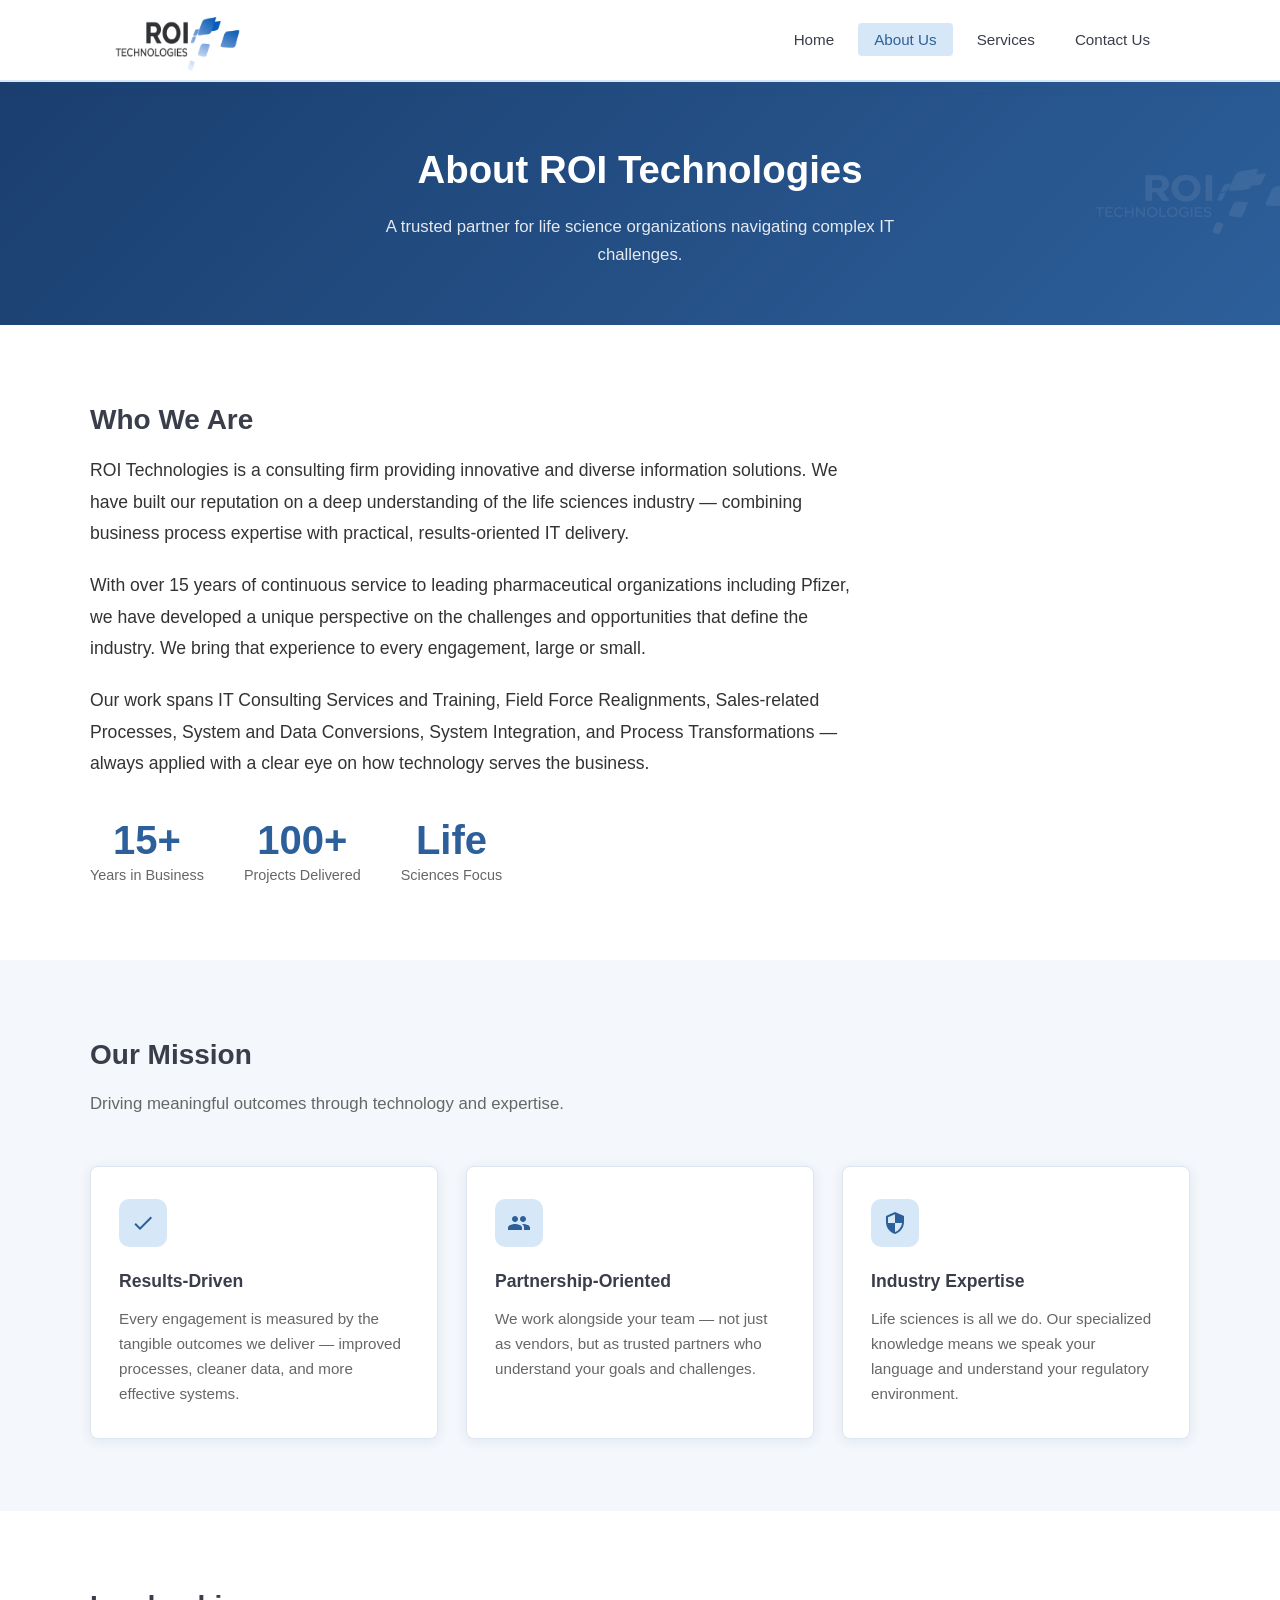
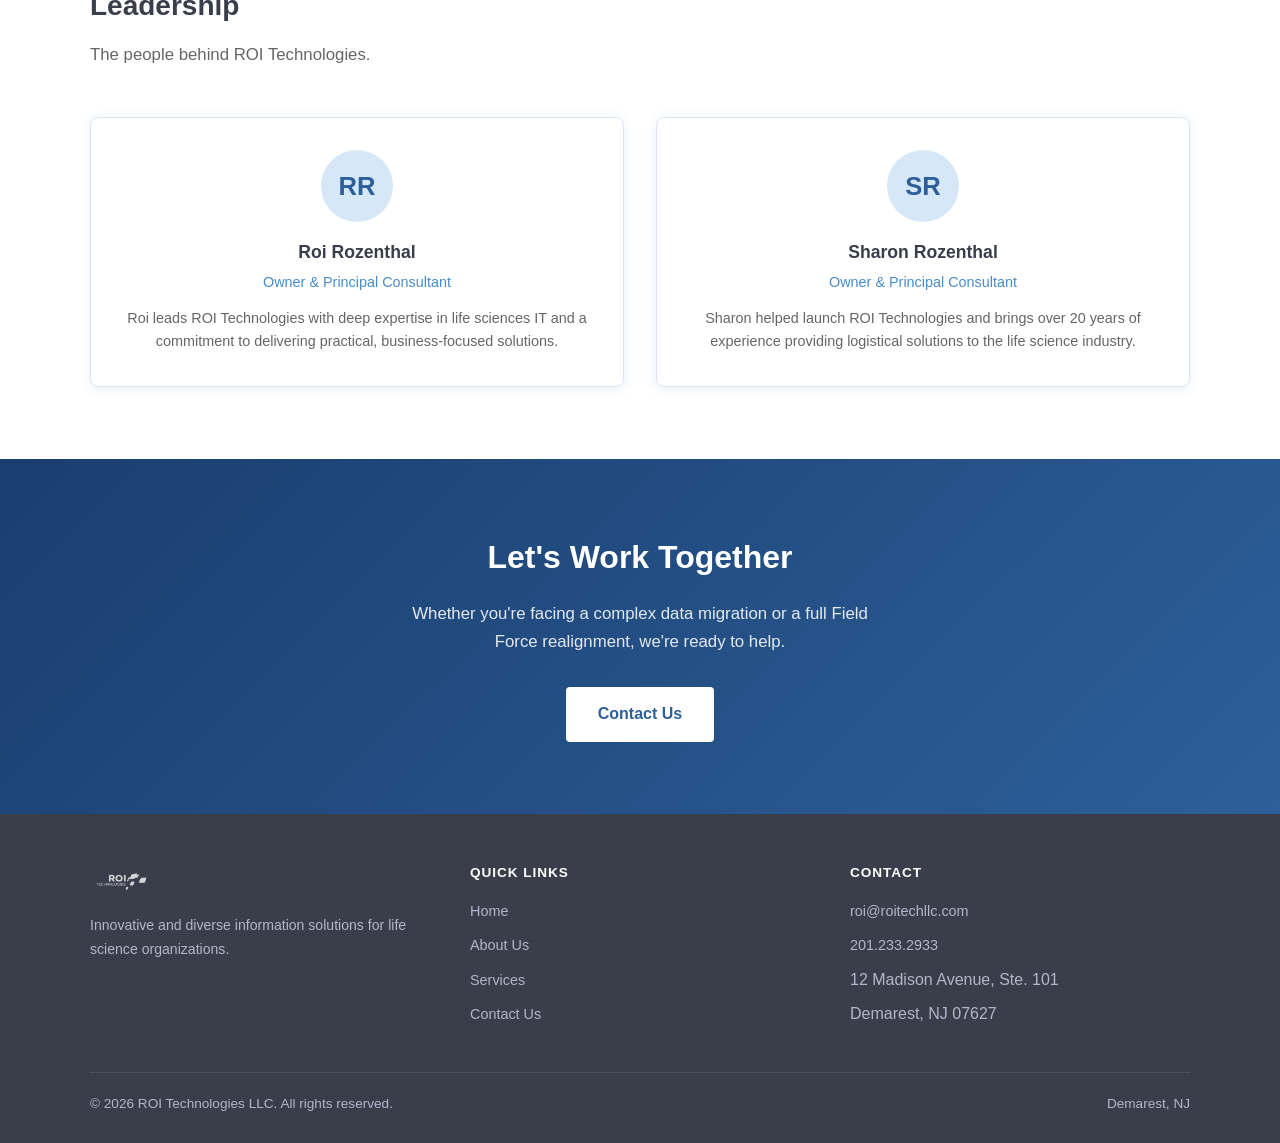
==== about.html @ b0f213ae "Fix About page: restore Sharon team card structure, fix typo - Add missing opening div.team-card wra" ====
<!DOCTYPE html>
<html lang="en">
<head>
  <meta charset="UTF-8" />
  <meta name="viewport" content="width=device-width, initial-scale=1.0" />
  <title>About Us — ROI Technologies</title>
  <meta name="description" content="Learn about ROI Technologies — our history, mission, and the team behind 15+ years of life science IT consulting excellence." />
  <link rel="stylesheet" href="css/styles.css" />
</head>
<body>

  <!-- NAVIGATION -->
  <header>
    <nav>
      <a class="nav-logo" href="index.html">
        <img src="images/RT_LOGO_HIGH_RES.png" alt="ROI Technologies" />
      </a>
      <ul class="nav-links">
        <li><a href="index.html">Home</a></li>
        <li><a href="about.html" class="active">About Us</a></li>
        <li><a href="services.html">Services</a></li>
        <li><a href="contact.html">Contact Us</a></li>
      </ul>
    </nav>
  </header>

  <!-- PAGE HEADER -->
  <div class="page-header">
    <h1>About ROI Technologies</h1>
    <p>A trusted partner for life science organizations navigating complex IT challenges.</p>
  </div>

  <!-- WHO WE ARE -->
  <section>
    <div class="section-inner">
      <h2 class="section-title">Who We Are</h2>
      <p class="about-intro">
        ROI Technologies is a consulting firm providing innovative and diverse information solutions. We have built our reputation on a deep understanding of the life sciences industry — combining business process expertise with practical, results-oriented IT delivery.
      </p>
      <p class="about-intro">
        With over 15 years of continuous service to leading pharmaceutical organizations including Pfizer, we have developed a unique perspective on the challenges and opportunities that define the industry. We bring that experience to every engagement, large or small.
      </p>
      <p class="about-intro">
        Our work spans IT Consulting Services and Training, Field Force Realignments, Sales-related Processes, System and Data Conversions, System Integration, and Process Transformations — always applied with a clear eye on how technology serves the business.
      </p>

      <div class="stat-row">
        <div class="stat">
          <div class="stat-number">15+</div>
          <div class="stat-label">Years in Business</div>
        </div>
        <div class="stat">
          <div class="stat-number">100+</div>
          <div class="stat-label">Projects Delivered</div>
        </div>
        <div class="stat">
          <div class="stat-number">Life</div>
          <div class="stat-label">Sciences Focus</div>
        </div>
      </div>
    </div>
  </section>

  <!-- MISSION -->
  <section class="bg-light">
    <div class="section-inner">
      <h2 class="section-title">Our Mission</h2>
      <p class="section-subtitle">Driving meaningful outcomes through technology and expertise.</p>

      <div class="cards">
        <div class="card">
          <div class="card-icon">
            <svg viewBox="0 0 24 24" xmlns="http://www.w3.org/2000/svg">
              <path d="M9 16.17L4.83 12l-1.42 1.41L9 19 21 7l-1.41-1.41z"/>
            </svg>
          </div>
          <h3>Results-Driven</h3>
          <p>Every engagement is measured by the tangible outcomes we deliver — improved processes, cleaner data, and more effective systems.</p>
        </div>
        <div class="card">
          <div class="card-icon">
            <svg viewBox="0 0 24 24" xmlns="http://www.w3.org/2000/svg">
              <path d="M16 11c1.66 0 2.99-1.34 2.99-3S17.66 5 16 5c-1.66 0-3 1.34-3 3s1.34 3 3 3zm-8 0c1.66 0 2.99-1.34 2.99-3S9.66 5 8 5C6.34 5 5 6.34 5 8s1.34 3 3 3zm0 2c-2.33 0-7 1.17-7 3.5V19h14v-2.5c0-2.33-4.67-3.5-7-3.5zm8 0c-.29 0-.62.02-.97.05 1.16.84 1.97 1.97 1.97 3.45V19h6v-2.5c0-2.33-4.67-3.5-7-3.5z"/>
            </svg>
          </div>
          <h3>Partnership-Oriented</h3>
          <p>We work alongside your team — not just as vendors, but as trusted partners who understand your goals and challenges.</p>
        </div>
        <div class="card">
          <div class="card-icon">
            <svg viewBox="0 0 24 24" xmlns="http://www.w3.org/2000/svg">
              <path d="M12 1L3 5v6c0 5.55 3.84 10.74 9 12 5.16-1.26 9-6.45 9-12V5l-9-4zm0 10.99h7c-.53 4.12-3.28 7.79-7 8.94V12H5V6.3l7-3.11v8.8z"/>
            </svg>
          </div>
          <h3>Industry Expertise</h3>
          <p>Life sciences is all we do. Our specialized knowledge means we speak your language and understand your regulatory environment.</p>
        </div>
      </div>
    </div>
  </section>

  <!-- LEADERSHIP -->
  <section>
    <div class="section-inner">
      <h2 class="section-title">Leadership</h2>
      <p class="section-subtitle">The people behind ROI Technologies.</p>

      <div class="team-grid">
        <div class="team-card">
          <div class="team-avatar">RR</div>
          <h3>Roi Rozenthal</h3>
          <div class="role">Owner &amp; Principal Consultant</div>
          <p>
            <!-- Add a brief bio here — background, expertise, years in industry, etc. -->
            Roi leads ROI Technologies with deep expertise in life sciences IT and a commitment to delivering practical, business-focused solutions.
          </p>
        </div>
        <div class="team-card">
          <div class="team-avatar">SR</div>
          <h3>Sharon Rozenthal</h3>
          <div class="role">Owner &amp; Principal Consultant</div>
          <p>
            Sharon helped launch ROI Technologies and brings over 20 years of experience providing logistical solutions to the life science industry.
          </p>
        </div>
        <!-- Add additional team members here -->
      </div>
    </div>
  </section>

  <!-- CTA BAND -->
  <section class="cta-band">
    <h2>Let's Work Together</h2>
    <p>Whether you're facing a complex data migration or a full Field Force realignment, we're ready to help.</p>
    <a href="contact.html" class="btn btn-white">Contact Us</a>
  </section>

  <!-- FOOTER -->
  <footer>
    <div class="footer-inner">
      <div class="footer-brand">
        <img src="images/RT_LOGO_HIGH_RES.png" alt="ROI Technologies" />
        <p>Innovative and diverse information solutions for life science organizations.</p>
      </div>
      <div class="footer-col">
        <h4>Quick Links</h4>
        <ul>
          <li><a href="index.html">Home</a></li>
          <li><a href="about.html">About Us</a></li>
          <li><a href="services.html">Services</a></li>
          <li><a href="contact.html">Contact Us</a></li>
        </ul>
      </div>
      <div class="footer-col">
        <h4>Contact</h4>
        <ul>
          <li><a href="mailto:roi@roitechllc.com">roi@roitechllc.com</a></li>
          <li><a href="tel:+12012332933">201.233.2933</a></li>
          <li>12 Madison Avenue, Ste. 101</li>
          <li>Demarest, NJ 07627</li>
        </ul>
      </div>
    </div>
    <div class="footer-bottom">
      <span>&copy; 2026 ROI Technologies LLC. All rights reserved.</span>
      <span>Demarest, NJ</span>
    </div>
  </footer>

</body>
</html>
---- css/styles.css ----
/* =========================================================
   ROI Technologies — Site Stylesheet
   Colors derived from brand logo
   ========================================================= */

:root {
  --blue-dark:   #2d5f9a;
  --blue-mid:    #4a8cc7;
  --blue-light:  #d6e8f7;
  --charcoal:    #3a3d4a;
  --text:        #333333;
  --text-light:  #666666;
  --bg-light:    #f4f7fb;
  --white:       #ffffff;
  --border:      #dde5f0;
  --shadow:      0 2px 12px rgba(45, 95, 154, 0.10);
}

* {
  box-sizing: border-box;
  margin: 0;
  padding: 0;
}

html { scroll-behavior: smooth; }

body {
  font-family: 'Segoe UI', Arial, sans-serif;
  color: var(--text);
  line-height: 1.65;
  background: var(--white);
}

a { color: var(--blue-dark); text-decoration: none; }
a:hover { color: var(--blue-mid); }

img { max-width: 100%; display: block; }

/* ── ANIMATIONS ─────────────────────────────────────────── */

@keyframes navLogoIn {
  from { opacity: 0; transform: translateX(-20px); }
  to   { opacity: 1; transform: translateX(0); }
}

@keyframes heroLogoIn {
  0%   { opacity: 0; transform: scale(0.75) translateY(-16px); }
  70%  { opacity: 1; transform: scale(1.04) translateY(2px); }
  100% { opacity: 1; transform: scale(1) translateY(0); }
}

@keyframes logoGlow {
  0%, 100% { box-shadow: 0 8px 32px rgba(0,0,0,0.12), 0 0 0 0 rgba(74,140,199,0); }
  50%       { box-shadow: 0 8px 32px rgba(0,0,0,0.12), 0 0 28px 6px rgba(74,140,199,0.28); }
}

@keyframes fadeUp {
  from { opacity: 0; transform: translateY(16px); }
  to   { opacity: 1; transform: translateY(0); }
}

@keyframes floatA {
  0%   { transform: rotate(var(--rot)) translateY(0px); }
  50%  { transform: rotate(calc(var(--rot) + 7deg)) translateY(-20px); }
  100% { transform: rotate(var(--rot)) translateY(0px); }
}

@keyframes floatB {
  0%   { transform: rotate(var(--rot)) translate(0px, 0px); }
  33%  { transform: rotate(calc(var(--rot) - 5deg)) translate(10px, -16px); }
  66%  { transform: rotate(calc(var(--rot) + 4deg)) translate(-7px, -8px); }
  100% { transform: rotate(var(--rot)) translate(0px, 0px); }
}

/* ── NAVIGATION ─────────────────────────────────────────── */

header {
  background: var(--white);
  border-bottom: 2px solid var(--blue-light);
  position: sticky;
  top: 0;
  z-index: 100;
  box-shadow: var(--shadow);
}

nav {
  max-width: 1100px;
  margin: 0 auto;
  padding: 0 24px;
  display: flex;
  align-items: center;
  justify-content: space-between;
  height: 80px;
}

/* Crop the PNG's built-in white padding so only the logo content shows */
.nav-logo {
  display: block;
  overflow: hidden;
  width: 148px;
  height: 80px;
  flex-shrink: 0;
}

.nav-logo img {
  height: 130px;
  width: auto;
  display: block;
  margin-top: -20px;
  margin-left: -14px;
  animation: navLogoIn 0.55s cubic-bezier(0.22, 1, 0.36, 1) both;
  transition: transform 0.25s ease, filter 0.25s ease;
}

.nav-logo:hover img {
  transform: scale(1.04);
  filter: drop-shadow(0 4px 14px rgba(45, 95, 154, 0.35));
}

.nav-links {
  list-style: none;
  display: flex;
  gap: 8px;
}

.nav-links li a {
  font-size: 0.95rem;
  font-weight: 500;
  color: var(--charcoal);
  padding: 8px 16px;
  border-radius: 4px;
  transition: background 0.2s, color 0.2s;
}

.nav-links li a:hover,
.nav-links li a.active {
  background: var(--blue-light);
  color: var(--blue-dark);
}

/* ── HERO ───────────────────────────────────────────────── */

.hero {
  background: linear-gradient(135deg, #1a3e6e 0%, #2d5f9a 55%, #4a8cc7 100%);
  color: var(--white);
  padding: 64px 24px 80px;
  text-align: center;
  position: relative;
  overflow: hidden;
}

/* ── FLOATING SQUARES ───────────────────────────────────── */

.hero-squares {
  position: absolute;
  inset: 0;
  pointer-events: none;
  overflow: hidden;
}

.sq {
  position: absolute;
  border-radius: 8px;
  background: #ffffff;
}

/* Large bg square — top-right */
.sq-1  { --rot: -18deg; width: 72px;  height: 72px;  top:  8%; right: 7%;   opacity: 0.10; animation: floatA  8s  ease-in-out infinite 0s; }
/* Medium — far left mid */
.sq-2  { --rot:  14deg; width: 48px;  height: 48px;  top: 38%; left:  5%;   opacity: 0.13; animation: floatB  11s ease-in-out infinite 1.2s; }
/* Small — lower right */
.sq-3  { --rot: -28deg; width: 32px;  height: 32px;  top: 72%; right: 10%;  opacity: 0.11; animation: floatA  9s  ease-in-out infinite 2s; }
/* Tiny — upper left */
.sq-4  { --rot:  22deg; width: 18px;  height: 18px;  top: 15%; left: 18%;   opacity: 0.17; animation: floatB  7s  ease-in-out infinite 0.5s; }
/* Medium — lower left */
.sq-5  { --rot: -10deg; width: 40px;  height: 40px;  top: 80%; left: 12%;   opacity: 0.09; animation: floatA  13s ease-in-out infinite 3s; }
/* XL ghost square — bottom right */
.sq-6  { --rot:  18deg; width: 110px; height: 110px; top: 55%; right: 2%;   opacity: 0.05; animation: floatB  16s ease-in-out infinite 1s; }
/* Small — upper far right */
.sq-7  { --rot: -22deg; width: 26px;  height: 26px;  top:  5%; right: 22%;  opacity: 0.15; animation: floatA  6s  ease-in-out infinite 2.8s; }
/* Medium — center-right upper */
.sq-8  { --rot:  30deg; width: 36px;  height: 36px;  top: 22%; right: 28%;  opacity: 0.08; animation: floatB  10s ease-in-out infinite 4s; }
/* Tiny — center-left lower */
.sq-9  { --rot: -35deg; width: 14px;  height: 14px;  top: 60%; left: 35%;   opacity: 0.18; animation: floatA  5s  ease-in-out infinite 1.5s; }
/* Medium — top center */
.sq-10 { --rot:  8deg;  width: 44px;  height: 44px;  top:  3%; left: 42%;   opacity: 0.07; animation: floatB  14s ease-in-out infinite 0.3s; }

/* Hero logo card */
.hero-logo-card {
  display: inline-block;
  background: rgba(255,255,255,0.97);
  border-radius: 20px;
  padding: 14px 18px;
  margin-bottom: 44px;
  box-shadow: 0 8px 40px rgba(0,0,0,0.18), 0 2px 8px rgba(0,0,0,0.10);
  animation: heroLogoIn 0.75s cubic-bezier(0.34, 1.56, 0.64, 1) both,
             logoGlow 3.5s ease-in-out 0.75s infinite;
}

/* Crop window — strips the PNG's built-in white padding */
.logo-crop {
  display: block;
  width: 210px;
  height: 115px;
  overflow: hidden;
}

.logo-crop img {
  height: 185px;
  width: auto;
  display: block;
  margin-top: -27px;
  margin-left: -20px;
}

.hero h1 {
  font-size: clamp(1.8rem, 4vw, 3rem);
  font-weight: 700;
  line-height: 1.2;
  margin-bottom: 20px;
  letter-spacing: -0.5px;
  animation: fadeUp 0.6s ease both;
  animation-delay: 0.35s;
}

.hero p {
  font-size: 1.15rem;
  max-width: 640px;
  margin: 0 auto 36px;
  opacity: 0.9;
  animation: fadeUp 0.6s ease both;
  animation-delay: 0.5s;
}

.hero .btn {
  animation: fadeUp 0.6s ease both;
  animation-delay: 0.65s;
}


.btn {
  display: inline-block;
  padding: 14px 32px;
  border-radius: 4px;
  font-size: 1rem;
  font-weight: 600;
  transition: background 0.2s, transform 0.15s;
}

.btn-primary {
  background: var(--white);
  color: var(--blue-dark);
}

.btn-primary:hover {
  background: var(--blue-light);
  color: var(--blue-dark);
  transform: translateY(-1px);
}

.btn-outline {
  border: 2px solid var(--blue-dark);
  color: var(--blue-dark);
  background: transparent;
}

.btn-outline:hover {
  background: var(--blue-dark);
  color: var(--white);
  transform: translateY(-1px);
}

/* ── PAGE HEADER (inner pages) ──────────────────────────── */

.page-header {
  background: linear-gradient(135deg, #1a3e6e 0%, #2d5f9a 100%);
  color: var(--white);
  padding: 56px 24px;
  text-align: center;
  position: relative;
  overflow: hidden;
}

.page-header::after {
  content: '';
  position: absolute;
  right: -30px;
  top: 50%;
  transform: translateY(-50%);
  width: 240px;
  height: 240px;
  background: url('../images/RT_LOGO_HIGH_RES.png') center/contain no-repeat;
  opacity: 0.08;
  filter: brightness(0) invert(1);
  pointer-events: none;
}

.page-header h1 {
  font-size: clamp(1.6rem, 3vw, 2.4rem);
  font-weight: 700;
}

.page-header p {
  margin-top: 12px;
  font-size: 1.05rem;
  opacity: 0.88;
  max-width: 560px;
  margin-left: auto;
  margin-right: auto;
}

/* ── SECTIONS ───────────────────────────────────────────── */

section {
  padding: 72px 24px;
}

.section-inner {
  max-width: 1100px;
  margin: 0 auto;
}

.section-title {
  font-size: 1.75rem;
  font-weight: 700;
  color: var(--charcoal);
  margin-bottom: 12px;
}

.section-subtitle {
  font-size: 1.05rem;
  color: var(--text-light);
  max-width: 560px;
  margin-bottom: 48px;
}

.bg-light { background: var(--bg-light); }

/* ── CARDS (home service highlights) ───────────────────── */

.cards {
  display: grid;
  grid-template-columns: repeat(auto-fit, minmax(280px, 1fr));
  gap: 28px;
  margin-top: 48px;
}

.card {
  background: var(--white);
  border: 1px solid var(--border);
  border-radius: 8px;
  padding: 32px 28px;
  box-shadow: var(--shadow);
  transition: transform 0.2s, box-shadow 0.2s;
}

.card:hover {
  transform: translateY(-3px);
  box-shadow: 0 6px 24px rgba(45, 95, 154, 0.15);
}

.card-icon {
  width: 48px;
  height: 48px;
  background: var(--blue-light);
  border-radius: 10px;
  display: flex;
  align-items: center;
  justify-content: center;
  margin-bottom: 20px;
}

.card-icon svg {
  width: 24px;
  height: 24px;
  fill: var(--blue-dark);
}

.card h3 {
  font-size: 1.1rem;
  color: var(--charcoal);
  margin-bottom: 10px;
}

.card p {
  font-size: 0.95rem;
  color: var(--text-light);
}

/* ── TWO-COLUMN LAYOUT ──────────────────────────────────── */

.two-col {
  display: grid;
  grid-template-columns: 1fr 1fr;
  gap: 56px;
  align-items: center;
}

.two-col.reverse { direction: rtl; }
.two-col.reverse > * { direction: ltr; }

.two-col img {
  border-radius: 8px;
  box-shadow: var(--shadow);
}

/* ── ABOUT PAGE ─────────────────────────────────────────── */

.about-intro {
  font-size: 1.1rem;
  color: var(--text);
  max-width: 760px;
  line-height: 1.8;
}

.about-intro + .about-intro {
  margin-top: 20px;
}

.stat-row {
  display: flex;
  gap: 40px;
  flex-wrap: wrap;
  margin-top: 40px;
}

.stat {
  text-align: center;
}

.stat-number {
  font-size: 2.5rem;
  font-weight: 700;
  color: var(--blue-dark);
  line-height: 1;
}

.stat-label {
  font-size: 0.9rem;
  color: var(--text-light);
  margin-top: 4px;
}

.team-grid {
  display: grid;
  grid-template-columns: repeat(auto-fit, minmax(240px, 1fr));
  gap: 32px;
  margin-top: 40px;
}

.team-card {
  background: var(--white);
  border: 1px solid var(--border);
  border-radius: 8px;
  padding: 32px 24px;
  text-align: center;
  box-shadow: var(--shadow);
}

.team-avatar {
  width: 72px;
  height: 72px;
  background: var(--blue-light);
  border-radius: 50%;
  margin: 0 auto 16px;
  display: flex;
  align-items: center;
  justify-content: center;
  font-size: 1.6rem;
  font-weight: 700;
  color: var(--blue-dark);
}

.team-card h3 {
  font-size: 1.1rem;
  color: var(--charcoal);
}

.team-card .role {
  font-size: 0.9rem;
  color: var(--blue-mid);
  font-weight: 500;
  margin-top: 4px;
}

.team-card p {
  font-size: 0.9rem;
  color: var(--text-light);
  margin-top: 12px;
}

/* ── SERVICES PAGE ──────────────────────────────────────── */

.services-grid {
  display: grid;
  grid-template-columns: repeat(auto-fit, minmax(300px, 1fr));
  gap: 28px;
}

.service-item {
  background: var(--white);
  border-left: 4px solid var(--blue-dark);
  border-radius: 0 8px 8px 0;
  padding: 28px 28px 28px 24px;
  box-shadow: var(--shadow);
}

.service-item h3 {
  font-size: 1.1rem;
  color: var(--charcoal);
  margin-bottom: 10px;
}

.service-item p {
  font-size: 0.95rem;
  color: var(--text-light);
}

/* ── CONTACT PAGE ───────────────────────────────────────── */

.contact-layout {
  display: grid;
  grid-template-columns: 1fr 1.4fr;
  gap: 56px;
  align-items: start;
}

.contact-info h2 {
  font-size: 1.4rem;
  color: var(--charcoal);
  margin-bottom: 24px;
}

.contact-detail {
  display: flex;
  gap: 14px;
  align-items: flex-start;
  margin-bottom: 20px;
}

.contact-detail-icon {
  width: 40px;
  height: 40px;
  background: var(--blue-light);
  border-radius: 8px;
  display: flex;
  align-items: center;
  justify-content: center;
  flex-shrink: 0;
}

.contact-detail-icon svg {
  width: 18px;
  height: 18px;
  fill: var(--blue-dark);
}

.contact-detail-text strong {
  display: block;
  font-size: 0.8rem;
  text-transform: uppercase;
  letter-spacing: 0.05em;
  color: var(--text-light);
  margin-bottom: 2px;
}

.contact-detail-text span,
.contact-detail-text a {
  font-size: 0.98rem;
  color: var(--text);
}

/* contact form */
.contact-form-wrap {
  background: var(--bg-light);
  border: 1px solid var(--border);
  border-radius: 8px;
  padding: 36px;
}

.contact-form-wrap h2 {
  font-size: 1.3rem;
  color: var(--charcoal);
  margin-bottom: 24px;
}

.form-group {
  margin-bottom: 20px;
}

.form-group label {
  display: block;
  font-size: 0.88rem;
  font-weight: 600;
  color: var(--charcoal);
  margin-bottom: 6px;
}

.form-group input,
.form-group textarea,
.form-group select {
  width: 100%;
  padding: 10px 14px;
  border: 1px solid var(--border);
  border-radius: 4px;
  font-size: 0.95rem;
  font-family: inherit;
  color: var(--text);
  background: var(--white);
  transition: border-color 0.2s;
}

.form-group input:focus,
.form-group textarea:focus,
.form-group select:focus {
  outline: none;
  border-color: var(--blue-mid);
  box-shadow: 0 0 0 3px rgba(74, 140, 199, 0.15);
}

.form-group textarea { resize: vertical; min-height: 120px; }

.form-note {
  font-size: 0.82rem;
  color: var(--text-light);
  margin-top: 12px;
}

.req { color: var(--blue-dark); font-weight: 700; }

.form-result-success {
  padding: 14px 16px;
  background: #edfaf3;
  border: 1px solid #6fcf97;
  border-radius: 6px;
  color: #1a6636;
  font-size: 0.93rem;
  line-height: 1.5;
}

.form-result-error {
  padding: 14px 16px;
  background: #fff0f0;
  border: 1px solid #e57373;
  border-radius: 6px;
  color: #b71c1c;
  font-size: 0.93rem;
  line-height: 1.5;
}

.form-result-error a { color: #b71c1c; text-decoration: underline; }

@keyframes spin {
  to { transform: rotate(360deg); }
}

/* ── HOME CTA BAND ──────────────────────────────────────── */

.cta-band {
  background: linear-gradient(135deg, #1a3e6e 0%, #2d5f9a 100%);
  color: var(--white);
  text-align: center;
  padding: 72px 24px;
}

.cta-band h2 {
  font-size: clamp(1.4rem, 3vw, 2rem);
  margin-bottom: 16px;
}

.cta-band p {
  font-size: 1.05rem;
  opacity: 0.88;
  max-width: 480px;
  margin: 0 auto 32px;
}

.btn-white {
  background: var(--white);
  color: var(--blue-dark);
  font-weight: 600;
}

.btn-white:hover {
  background: var(--blue-light);
  color: var(--blue-dark);
  transform: translateY(-1px);
}

/* ── FOOTER ─────────────────────────────────────────────── */

footer {
  background: var(--charcoal);
  color: #b0b8cc;
  padding: 48px 24px 28px;
}

.footer-inner {
  max-width: 1100px;
  margin: 0 auto;
  display: grid;
  grid-template-columns: 1fr 1fr 1fr;
  gap: 40px;
  margin-bottom: 36px;
}

.footer-brand img {
  height: 40px;
  margin-bottom: 12px;
  filter: brightness(0) invert(1);
  opacity: 0.8;
}

.footer-brand p {
  font-size: 0.88rem;
  line-height: 1.7;
}

.footer-col h4 {
  color: var(--white);
  font-size: 0.85rem;
  text-transform: uppercase;
  letter-spacing: 0.07em;
  margin-bottom: 14px;
}

.footer-col ul {
  list-style: none;
}

.footer-col ul li {
  margin-bottom: 8px;
}

.footer-col ul li a {
  color: #b0b8cc;
  font-size: 0.9rem;
  transition: color 0.2s;
}

.footer-col ul li a:hover { color: var(--white); }

.footer-bottom {
  border-top: 1px solid rgba(255,255,255,0.1);
  padding-top: 20px;
  max-width: 1100px;
  margin: 0 auto;
  display: flex;
  justify-content: space-between;
  align-items: center;
  font-size: 0.85rem;
}

/* ── UTILITY ─────────────────────────────────────────────── */

.text-blue { color: var(--blue-dark); }
.mt-8  { margin-top:  8px; }
.mt-16 { margin-top: 16px; }
.mt-24 { margin-top: 24px; }
.mb-0  { margin-bottom: 0; }

/* ── RESPONSIVE ─────────────────────────────────────────── */

@media (max-width: 768px) {
  .nav-links { display: none; }

  .two-col,
  .contact-layout,
  .footer-inner {
    grid-template-columns: 1fr;
    direction: ltr;
  }

  .two-col.reverse { direction: ltr; }

  section { padding: 52px 20px; }

  .hero { padding: 72px 20px; }

  .stat-row { gap: 28px; }
}
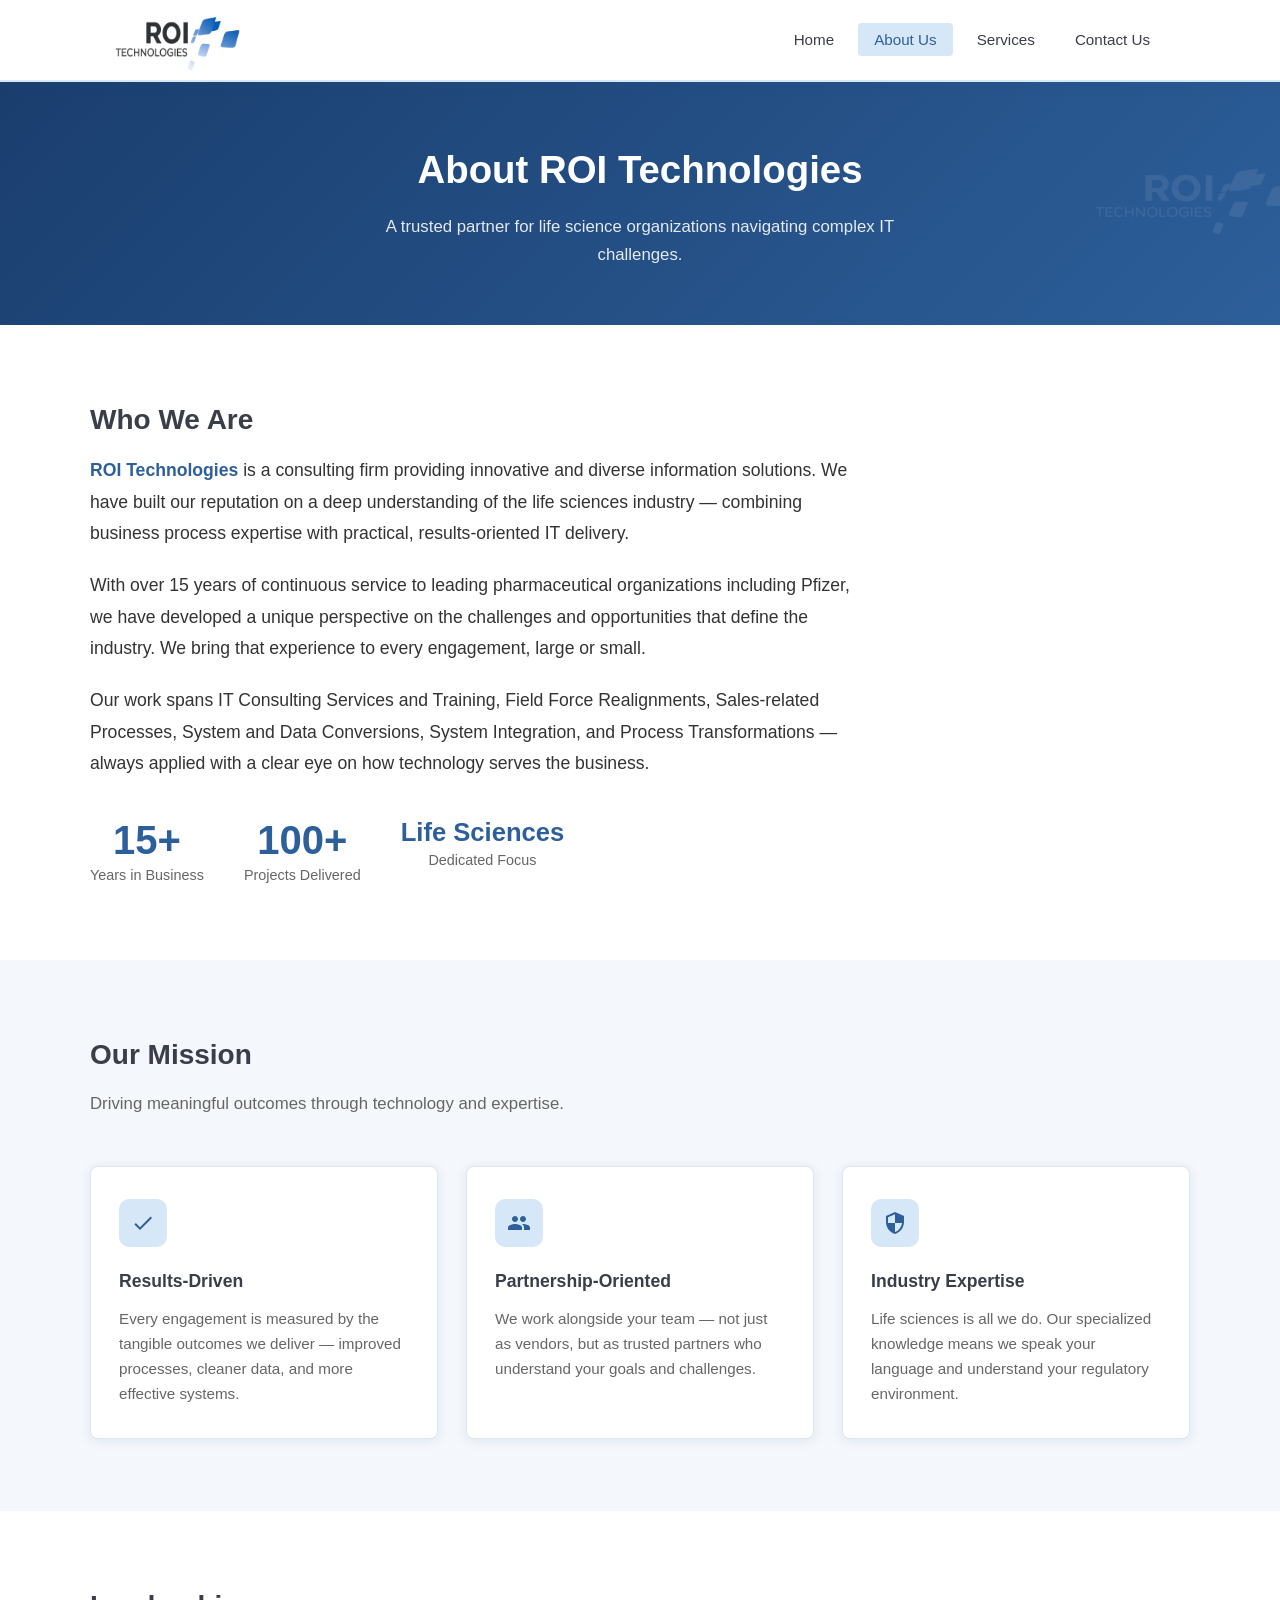
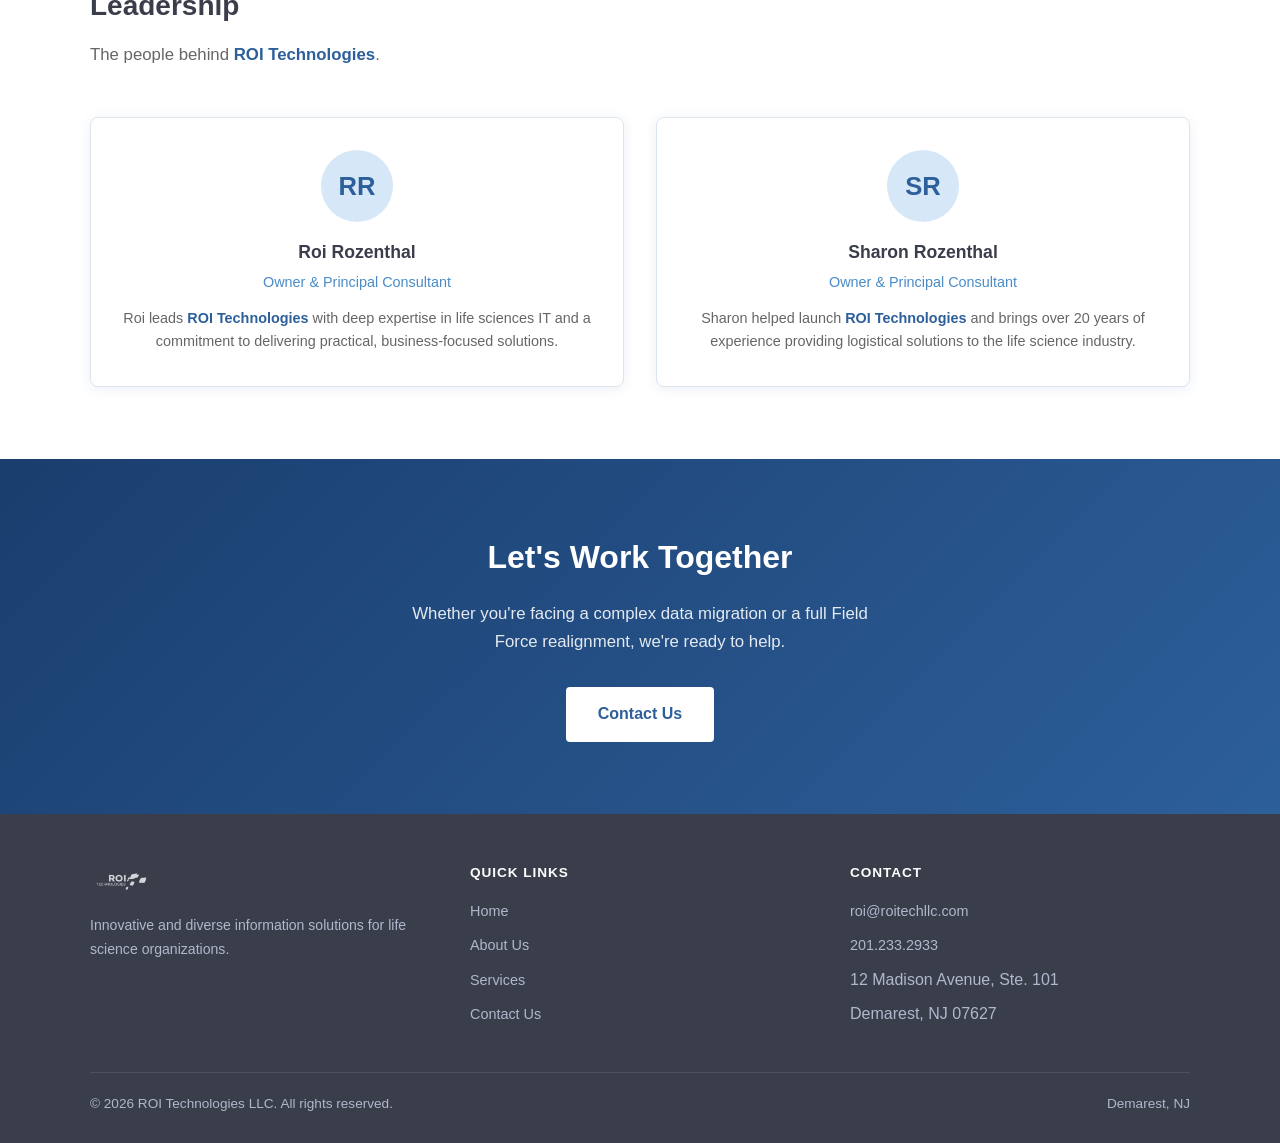
==== commit dc33e861: "Fix Life Sciences split and add brand name highlighting Co-Authored-By: Claude Sonnet 4.6 <noreply@a" ====
--- a/about.html
+++ b/about.html
@@ -35,7 +35,7 @@
     <div class="section-inner">
       <h2 class="section-title">Who We Are</h2>
       <p class="about-intro">
-        ROI Technologies is a consulting firm providing innovative and diverse information solutions. We have built our reputation on a deep understanding of the life sciences industry — combining business process expertise with practical, results-oriented IT delivery.
+        <span class="brand">ROI Technologies</span> is a consulting firm providing innovative and diverse information solutions. We have built our reputation on a deep understanding of the life sciences industry — combining business process expertise with practical, results-oriented IT delivery.
       </p>
       <p class="about-intro">
         With over 15 years of continuous service to leading pharmaceutical organizations including Pfizer, we have developed a unique perspective on the challenges and opportunities that define the industry. We bring that experience to every engagement, large or small.
@@ -54,8 +54,8 @@
           <div class="stat-label">Projects Delivered</div>
         </div>
         <div class="stat">
-          <div class="stat-number">Life</div>
-          <div class="stat-label">Sciences Focus</div>
+          <div class="stat-number" style="font-size:1.6rem; white-space:nowrap;">Life Sciences</div>
+          <div class="stat-label">Dedicated Focus</div>
         </div>
       </div>
     </div>
@@ -103,7 +103,7 @@
   <section>
     <div class="section-inner">
       <h2 class="section-title">Leadership</h2>
-      <p class="section-subtitle">The people behind ROI Technologies.</p>
+      <p class="section-subtitle">The people behind <span class="brand">ROI Technologies</span>.</p>
 
       <div class="team-grid">
         <div class="team-card">
@@ -112,7 +112,7 @@
           <div class="role">Owner &amp; Principal Consultant</div>
           <p>
             <!-- Add a brief bio here — background, expertise, years in industry, etc. -->
-            Roi leads ROI Technologies with deep expertise in life sciences IT and a commitment to delivering practical, business-focused solutions.
+            Roi leads <span class="brand">ROI Technologies</span> with deep expertise in life sciences IT and a commitment to delivering practical, business-focused solutions.
           </p>
         </div>
         <div class="team-card">
@@ -120,7 +120,7 @@
           <h3>Sharon Rozenthal</h3>
           <div class="role">Owner &amp; Principal Consultant</div>
           <p>
-            Sharon helped launch ROI Technologies and brings over 20 years of experience providing logistical solutions to the life science industry.
+            Sharon helped launch <span class="brand">ROI Technologies</span> and brings over 20 years of experience providing logistical solutions to the life science industry.
           </p>
         </div>
         <!-- Add additional team members here -->
--- a/css/styles.css
+++ b/css/styles.css
@@ -628,6 +628,9 @@
 
 .req { color: var(--blue-dark); font-weight: 700; }
 
+/* Brand name highlight in body text */
+.brand { color: var(--blue-dark); font-weight: 700; }
+
 .form-result-success {
   padding: 14px 16px;
   background: #edfaf3;
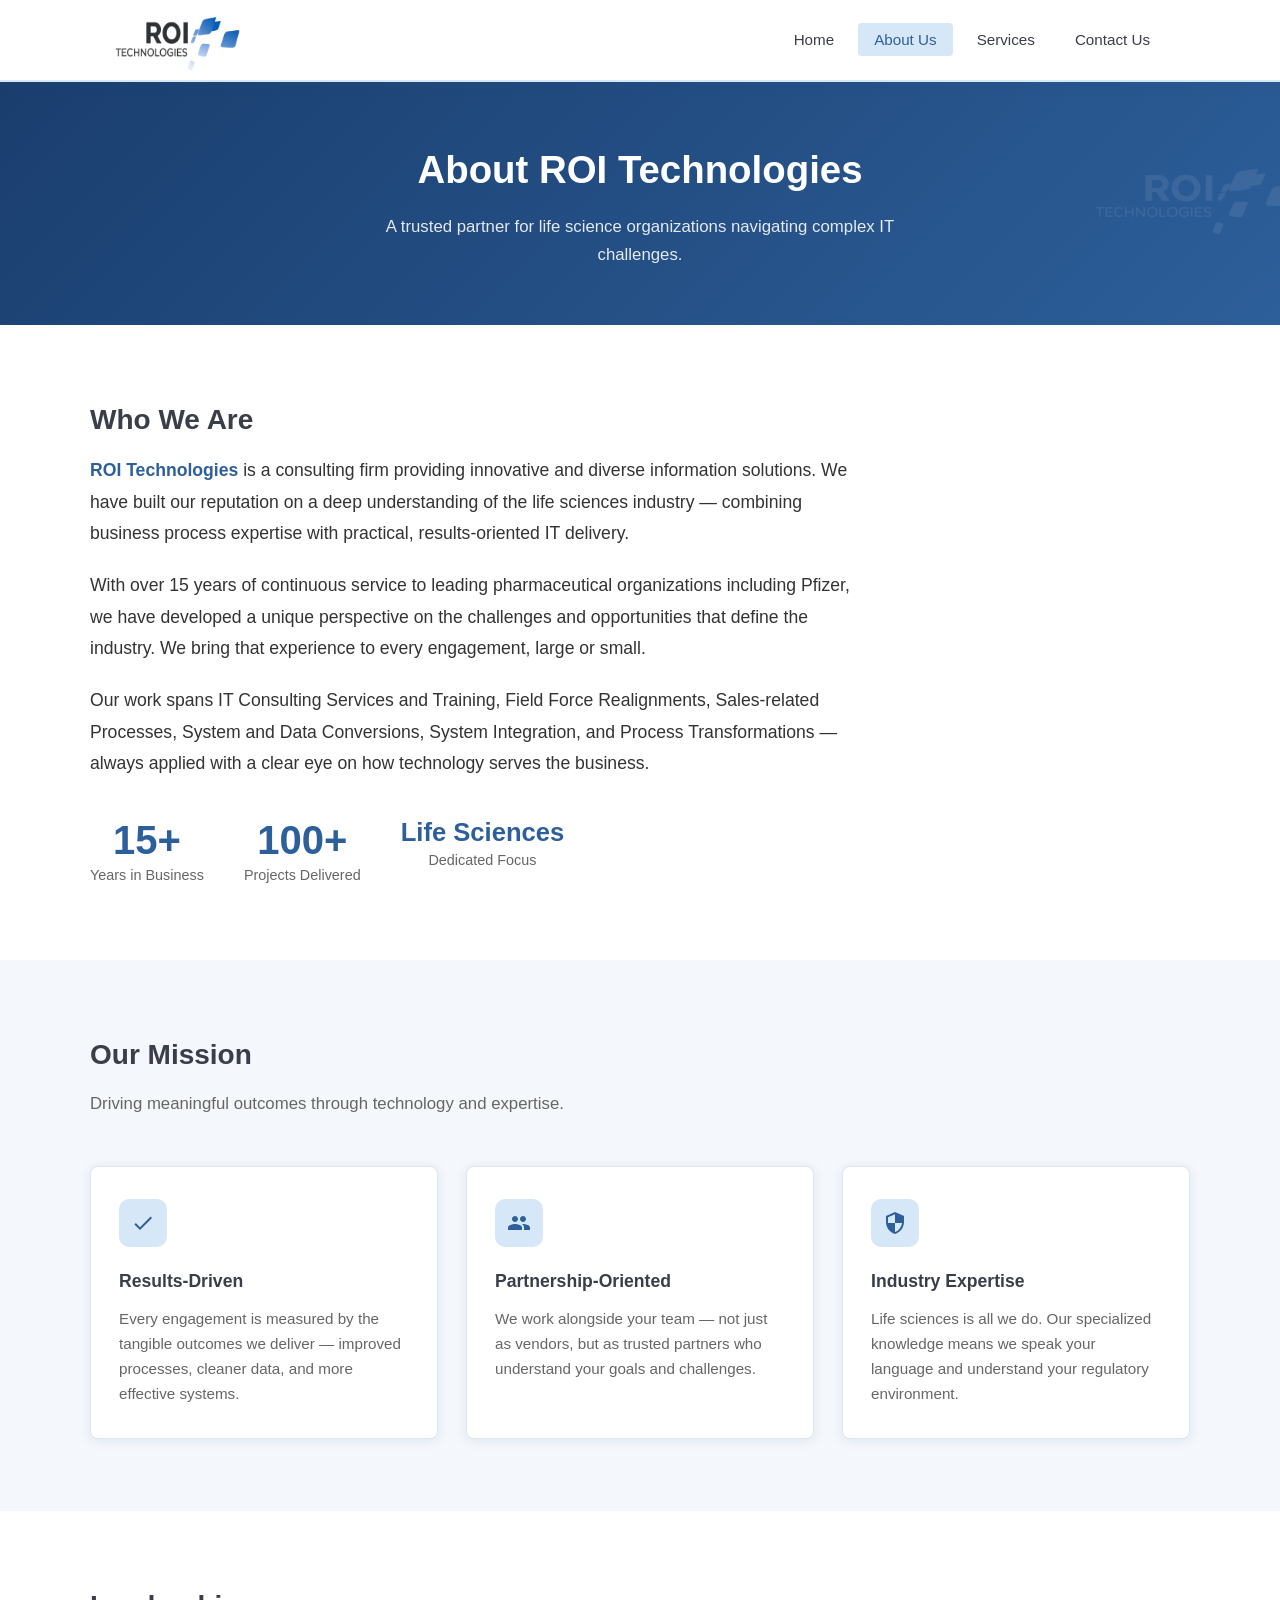
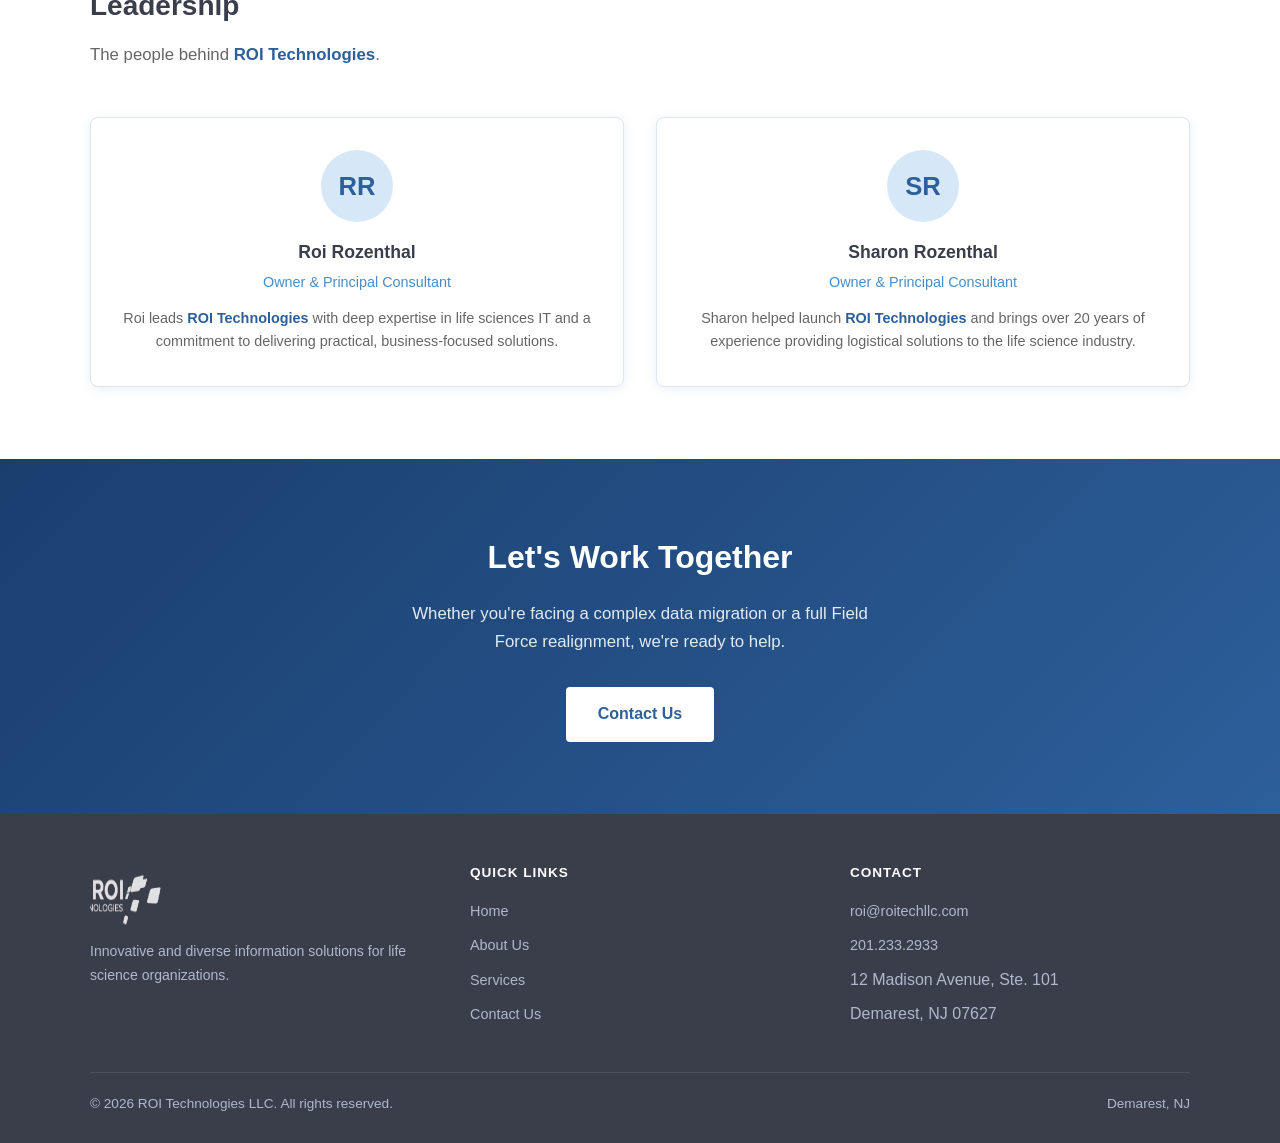
==== commit c35e5e2a: "Fix brand color on dark backgrounds, increase footer logo size Co-Authored-By: Claude Sonnet 4.6 <no" ====
--- a/about.html
+++ b/about.html
@@ -139,7 +139,9 @@
   <footer>
     <div class="footer-inner">
       <div class="footer-brand">
-        <img src="images/RT_LOGO_HIGH_RES.png" alt="ROI Technologies" />
+        <div class="footer-logo-wrap">
+          <img src="images/RT_LOGO_HIGH_RES.png" alt="ROI Technologies" />
+        </div>
         <p>Innovative and diverse information solutions for life science organizations.</p>
       </div>
       <div class="footer-col">
--- a/css/styles.css
+++ b/css/styles.css
@@ -631,6 +631,11 @@
 /* Brand name highlight in body text */
 .brand { color: var(--blue-dark); font-weight: 700; }
 
+/* On dark/blue backgrounds the dark blue is invisible — use light blue instead */
+.cta-band .brand,
+.hero .brand,
+.page-header .brand { color: #a8d4f5; font-weight: 700; }
+
 .form-result-success {
   padding: 14px 16px;
   background: #edfaf3;
@@ -707,11 +712,23 @@
   margin-bottom: 36px;
 }
 
-.footer-brand img {
-  height: 40px;
-  margin-bottom: 12px;
+/* Footer logo — crop PNG whitespace, invert to white for dark bg */
+.footer-logo-wrap {
+  display: block;
+  overflow: hidden;
+  width: 108px;
+  height: 64px;
+  margin-bottom: 14px;
+}
+
+.footer-logo-wrap img {
+  height: 120px;
+  width: auto;
+  display: block;
+  margin-top: -21px;
+  margin-left: -31px;
   filter: brightness(0) invert(1);
-  opacity: 0.8;
+  opacity: 0.85;
 }
 
 .footer-brand p {
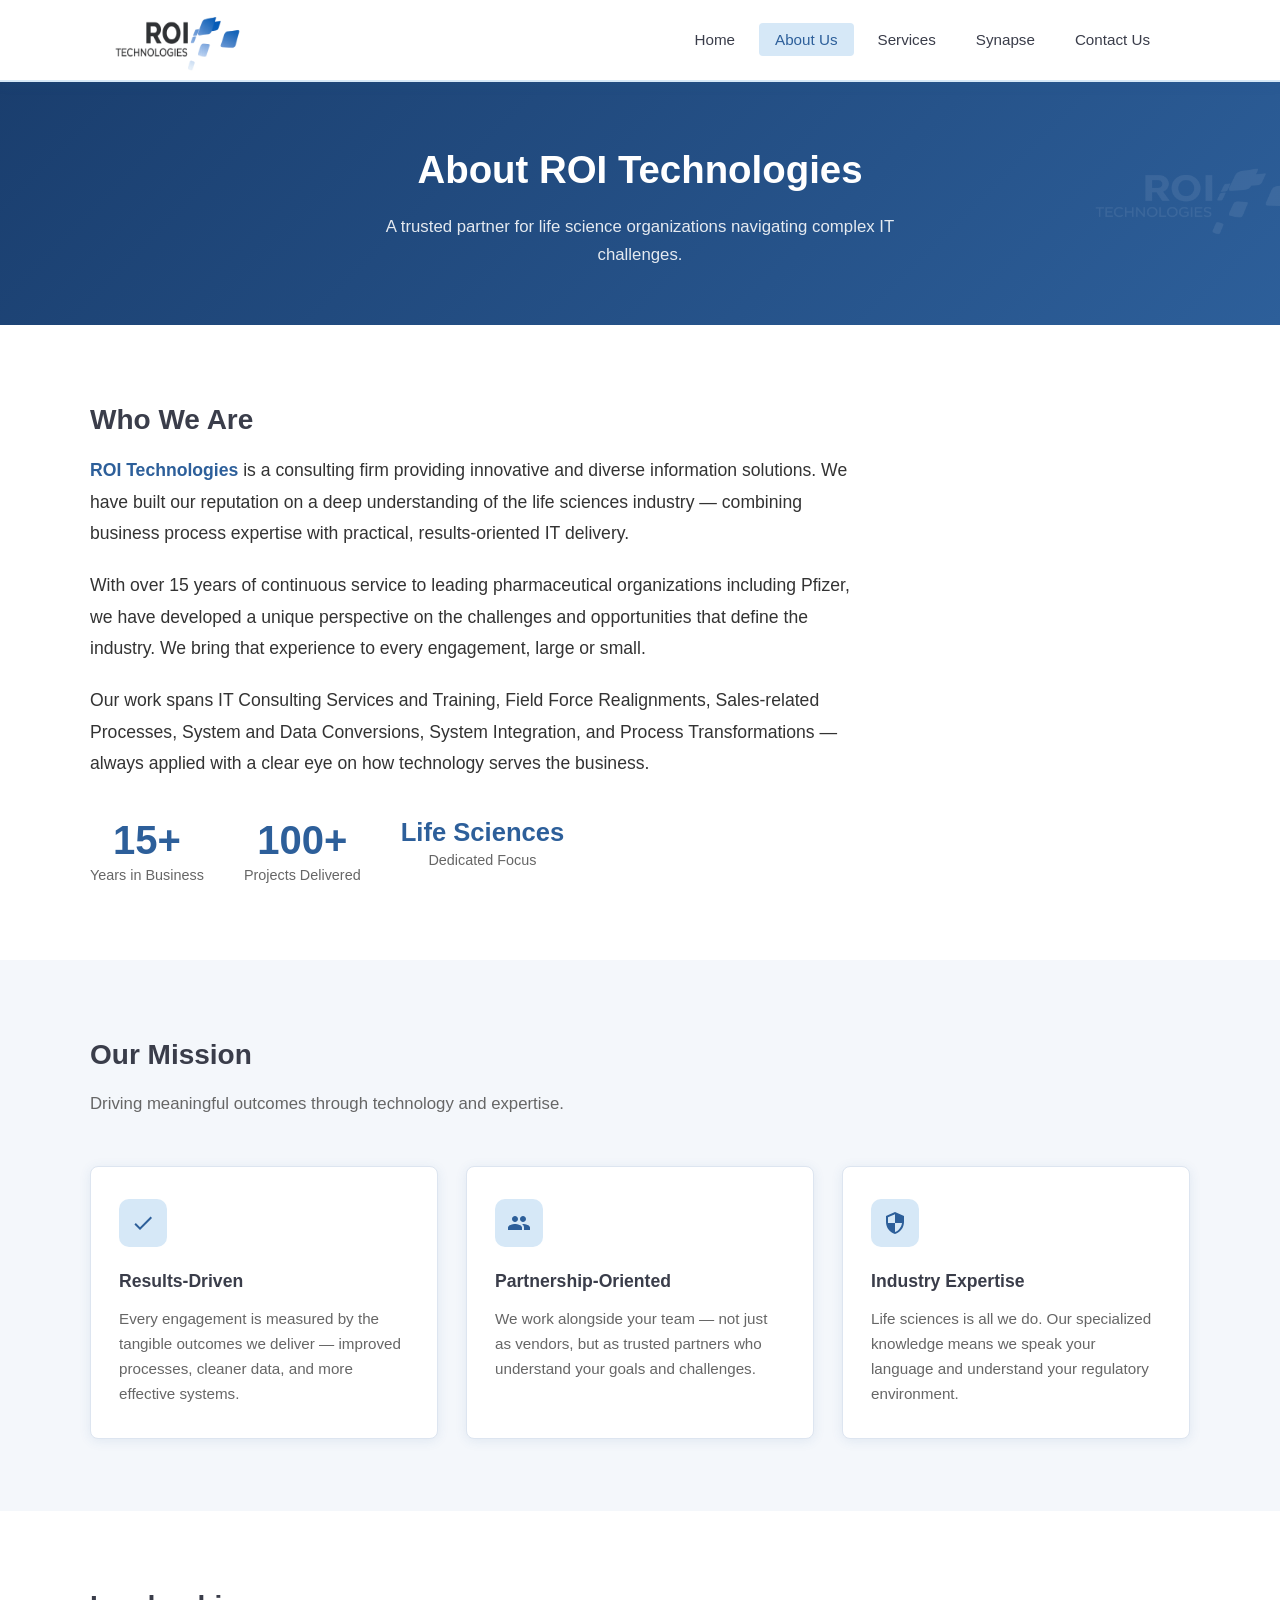
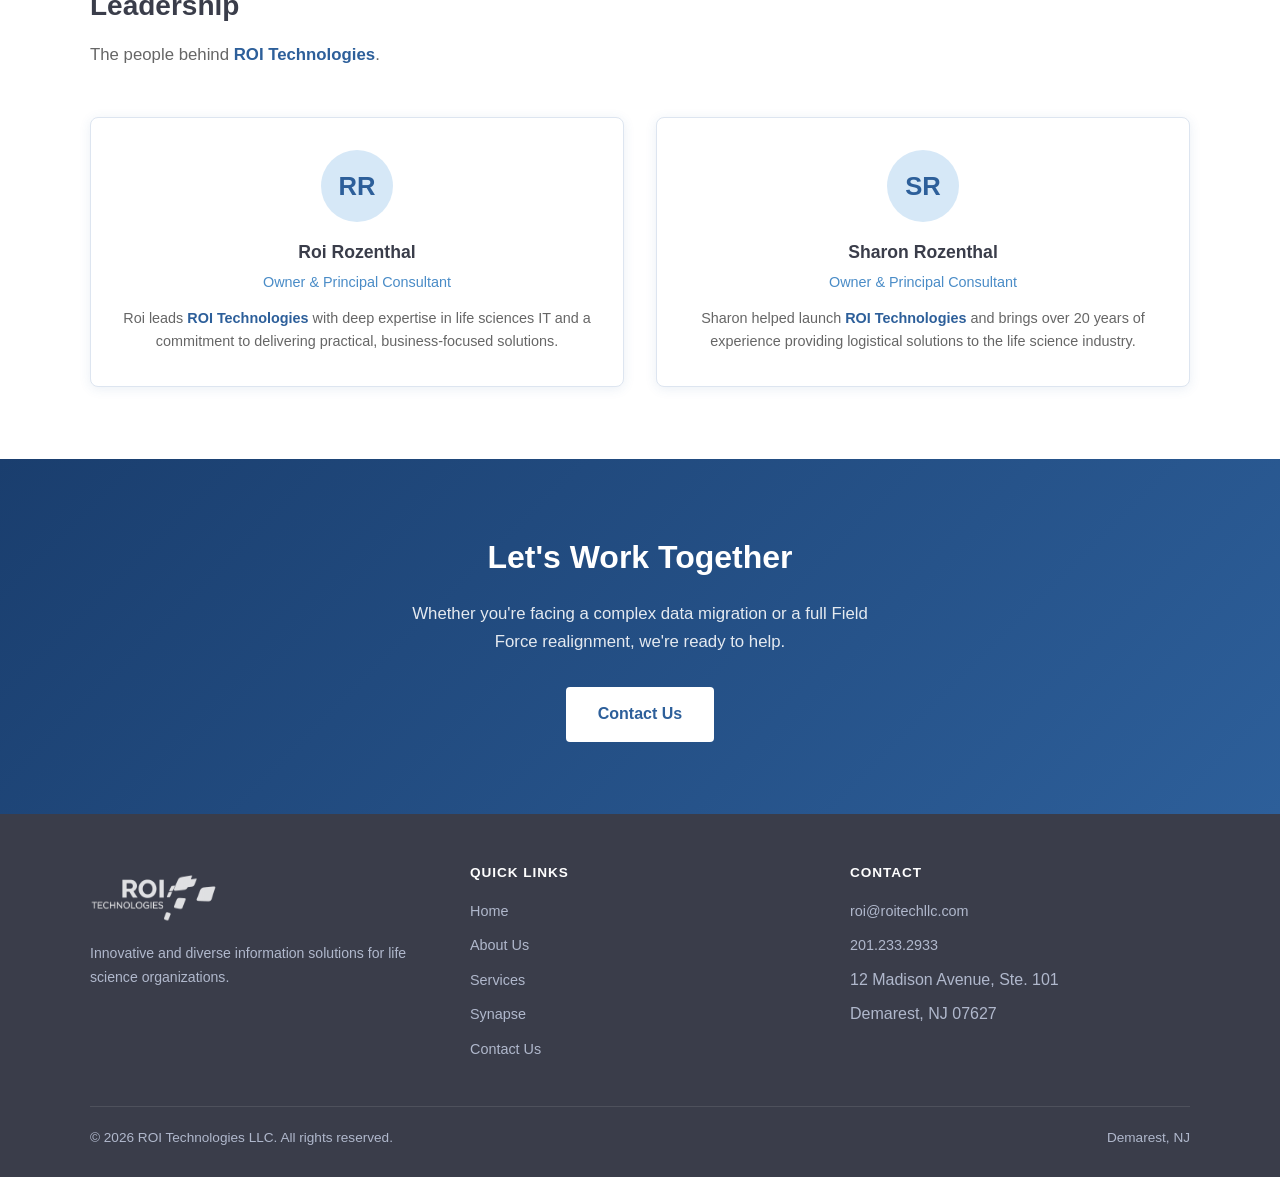
==== commit d8c451ba: "Add Synapse app page; link it in nav and footer across all pages Co-Authored-By: Claude Opus 4.8 (1M" ====
--- a/about.html
+++ b/about.html
@@ -19,6 +19,7 @@
         <li><a href="index.html">Home</a></li>
         <li><a href="about.html" class="active">About Us</a></li>
         <li><a href="services.html">Services</a></li>
+        <li><a href="synapse.html">Synapse</a></li>
         <li><a href="contact.html">Contact Us</a></li>
       </ul>
     </nav>
@@ -150,6 +151,7 @@
           <li><a href="index.html">Home</a></li>
           <li><a href="about.html">About Us</a></li>
           <li><a href="services.html">Services</a></li>
+          <li><a href="synapse.html">Synapse</a></li>
           <li><a href="contact.html">Contact Us</a></li>
         </ul>
       </div>
--- a/css/styles.css
+++ b/css/styles.css
@@ -716,17 +716,17 @@
 .footer-logo-wrap {
   display: block;
   overflow: hidden;
-  width: 108px;
-  height: 64px;
+  width: 148px;
+  height: 66px;
   margin-bottom: 14px;
 }
 
 .footer-logo-wrap img {
-  height: 120px;
+  height: 110px;
   width: auto;
   display: block;
-  margin-top: -21px;
-  margin-left: -31px;
+  margin-top: -18px;
+  margin-left: -14px;
   filter: brightness(0) invert(1);
   opacity: 0.85;
 }
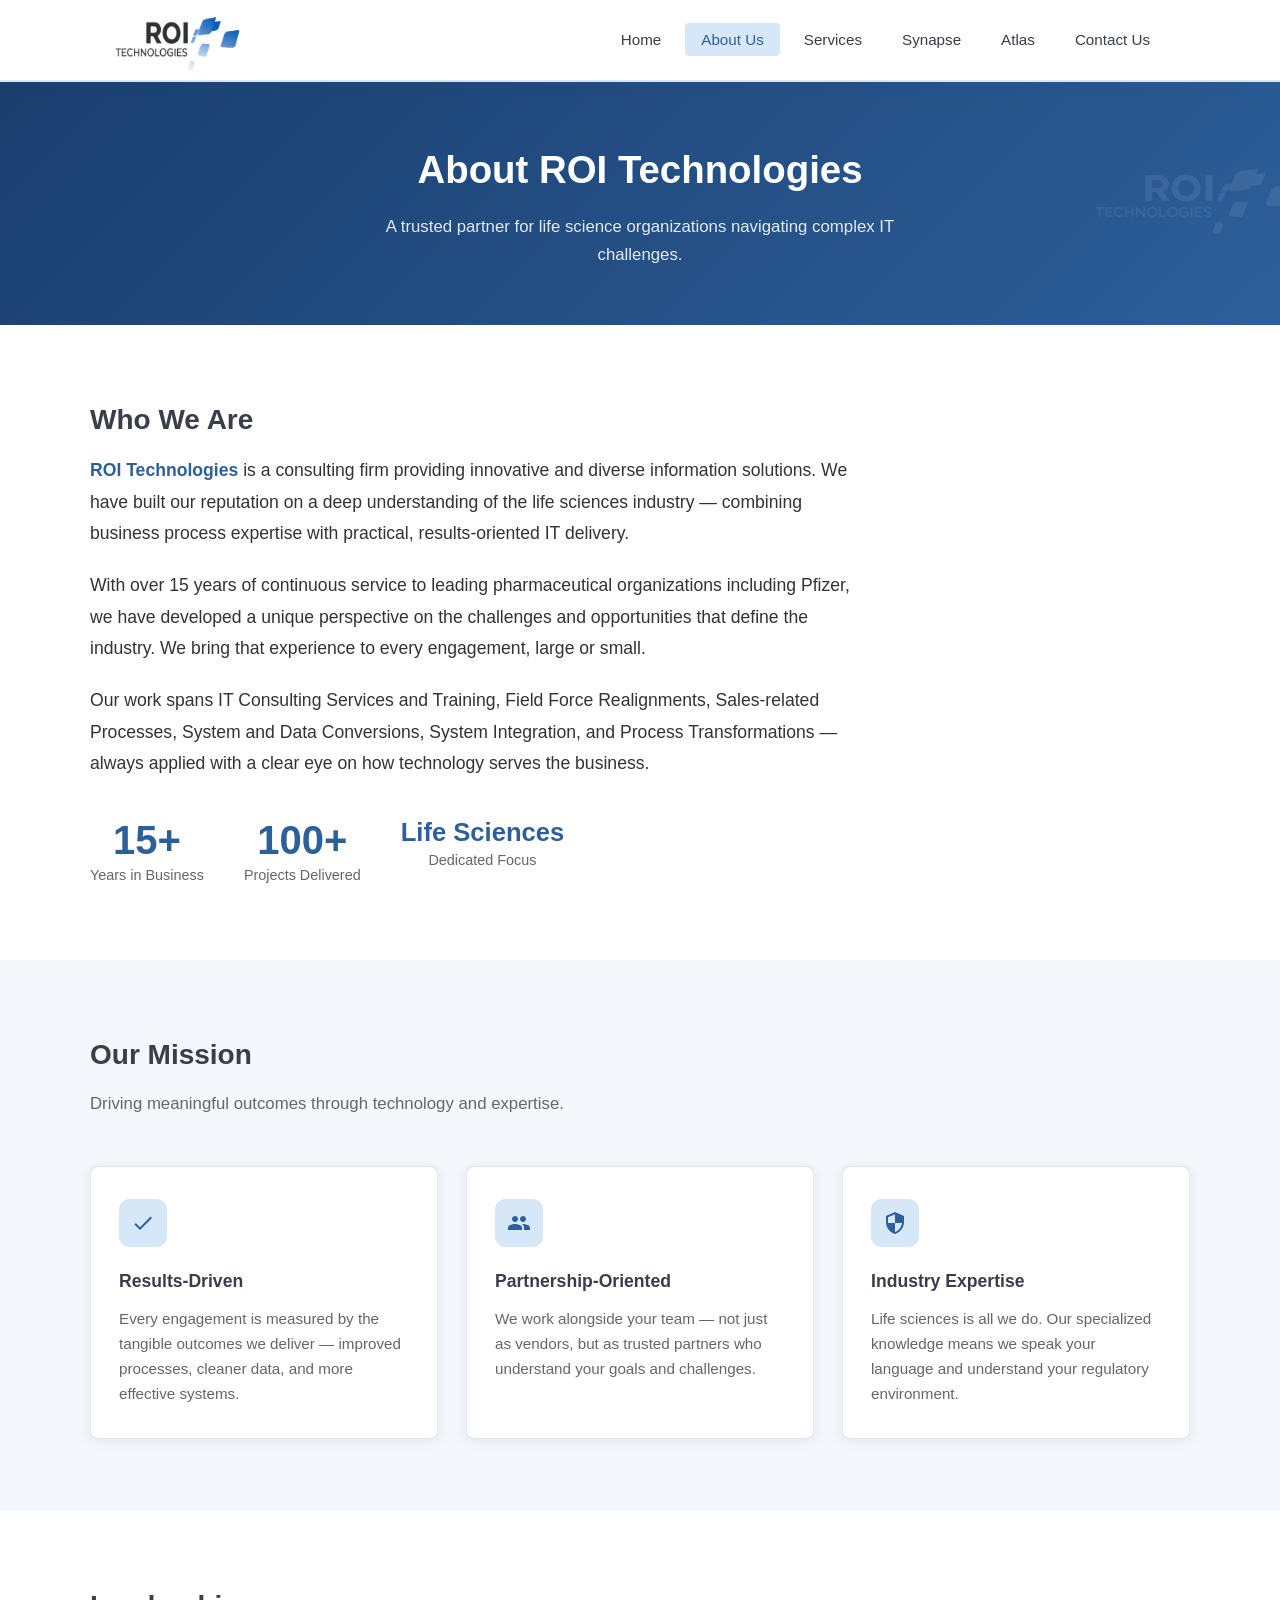
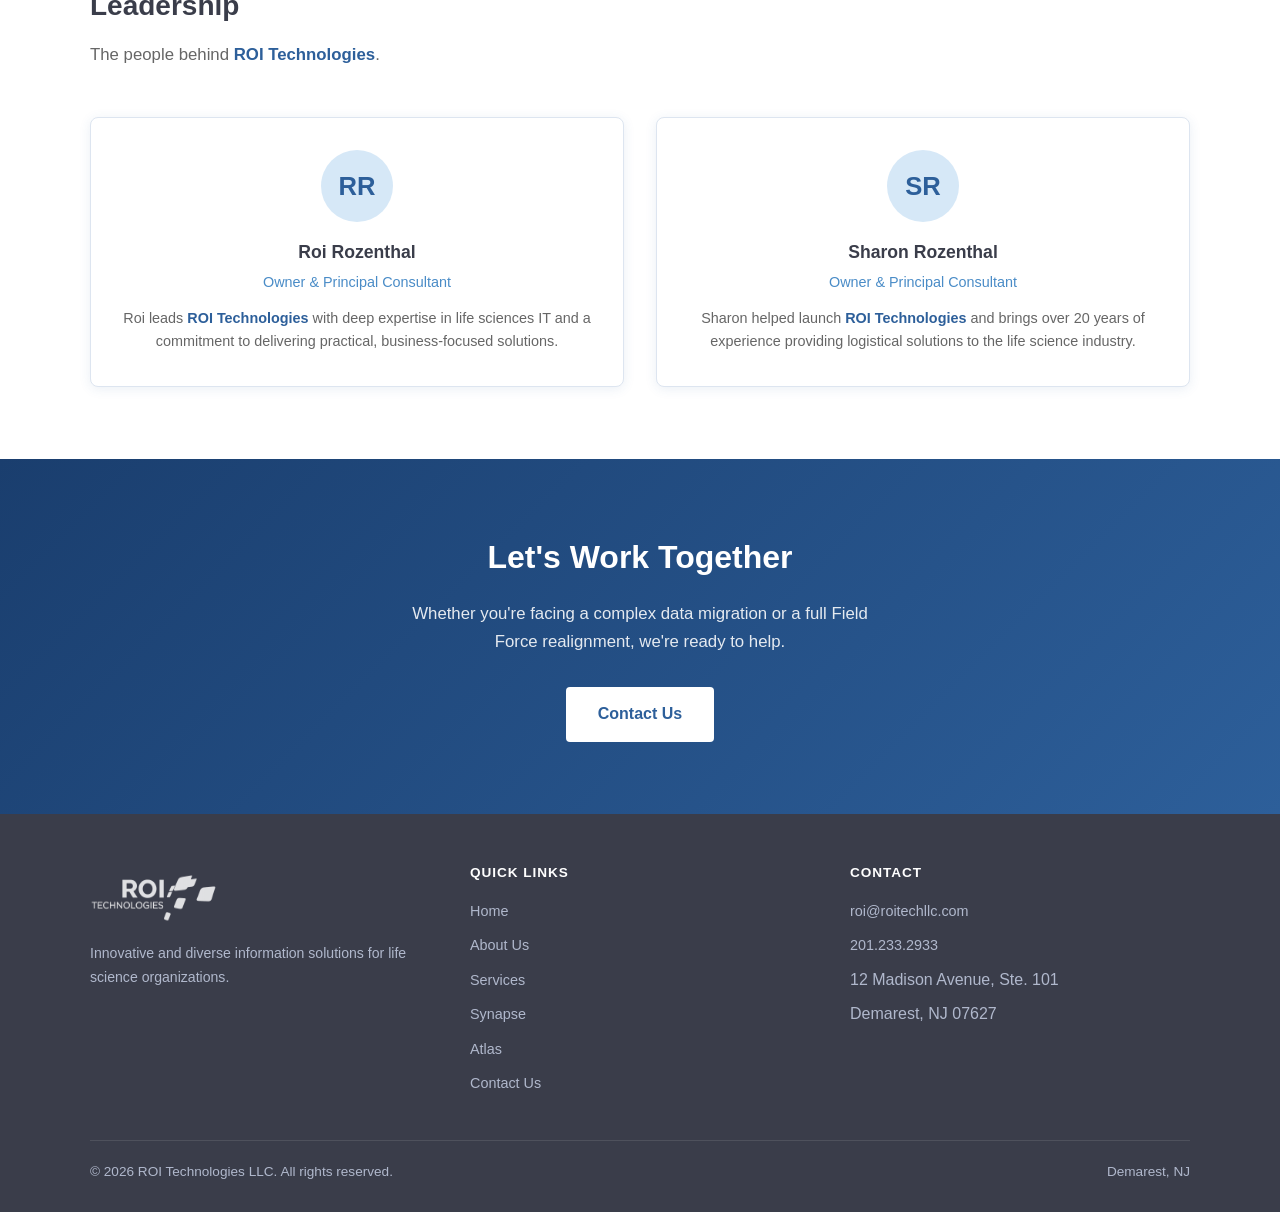
==== commit a4ae9f06: "Add Atlas product page; link it in nav and footer across all pages Co-Authored-By: Claude Opus 4.8 <" ====
--- a/about.html
+++ b/about.html
@@ -6,6 +6,9 @@
   <title>About Us — ROI Technologies</title>
   <meta name="description" content="Learn about ROI Technologies — our history, mission, and the team behind 15+ years of life science IT consulting excellence." />
   <link rel="stylesheet" href="css/styles.css" />
+  <link rel="icon" href="favicon.ico" sizes="any" />
+  <link rel="icon" href="favicon.svg" type="image/svg+xml" />
+  <link rel="apple-touch-icon" href="apple-touch-icon.png" />
 </head>
 <body>
 
@@ -20,6 +23,7 @@
         <li><a href="about.html" class="active">About Us</a></li>
         <li><a href="services.html">Services</a></li>
         <li><a href="synapse.html">Synapse</a></li>
+        <li><a href="atlas.html">Atlas</a></li>
         <li><a href="contact.html">Contact Us</a></li>
       </ul>
     </nav>
@@ -152,6 +156,7 @@
           <li><a href="about.html">About Us</a></li>
           <li><a href="services.html">Services</a></li>
           <li><a href="synapse.html">Synapse</a></li>
+          <li><a href="atlas.html">Atlas</a></li>
           <li><a href="contact.html">Contact Us</a></li>
         </ul>
       </div>
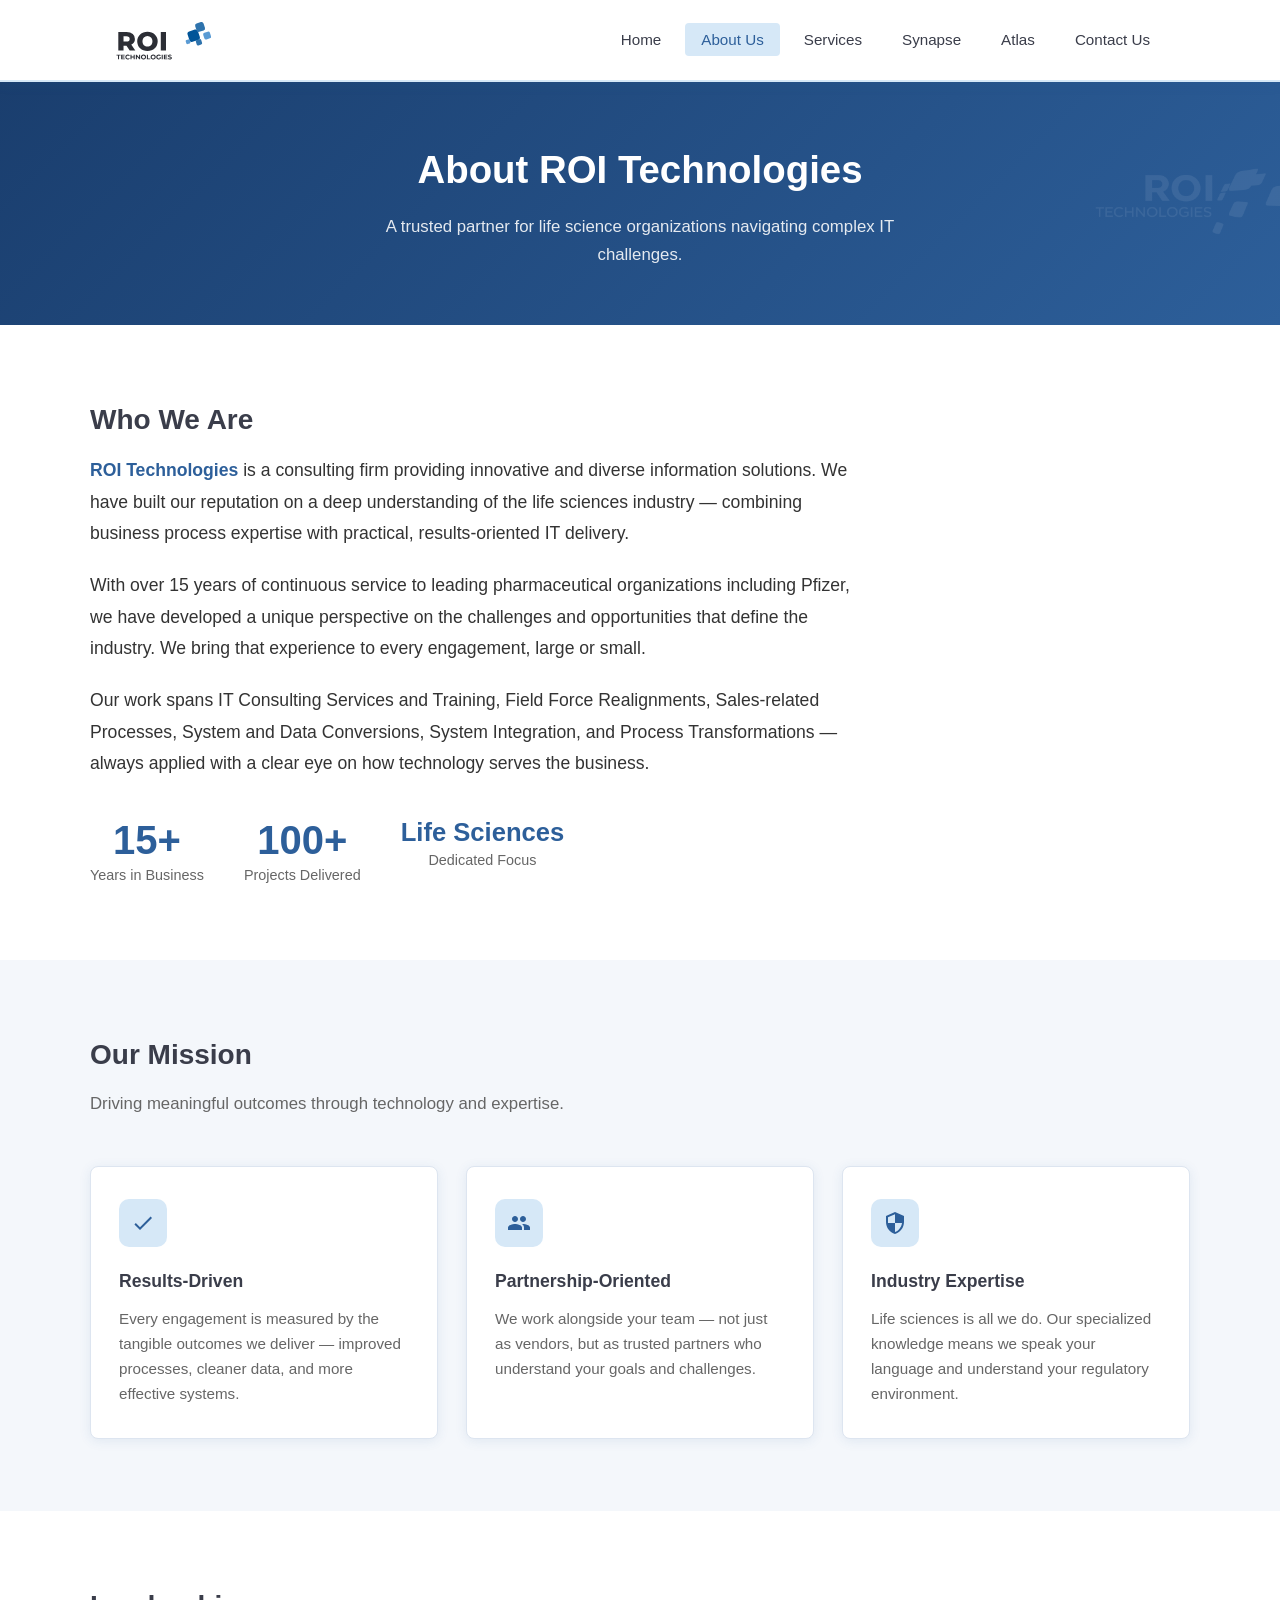
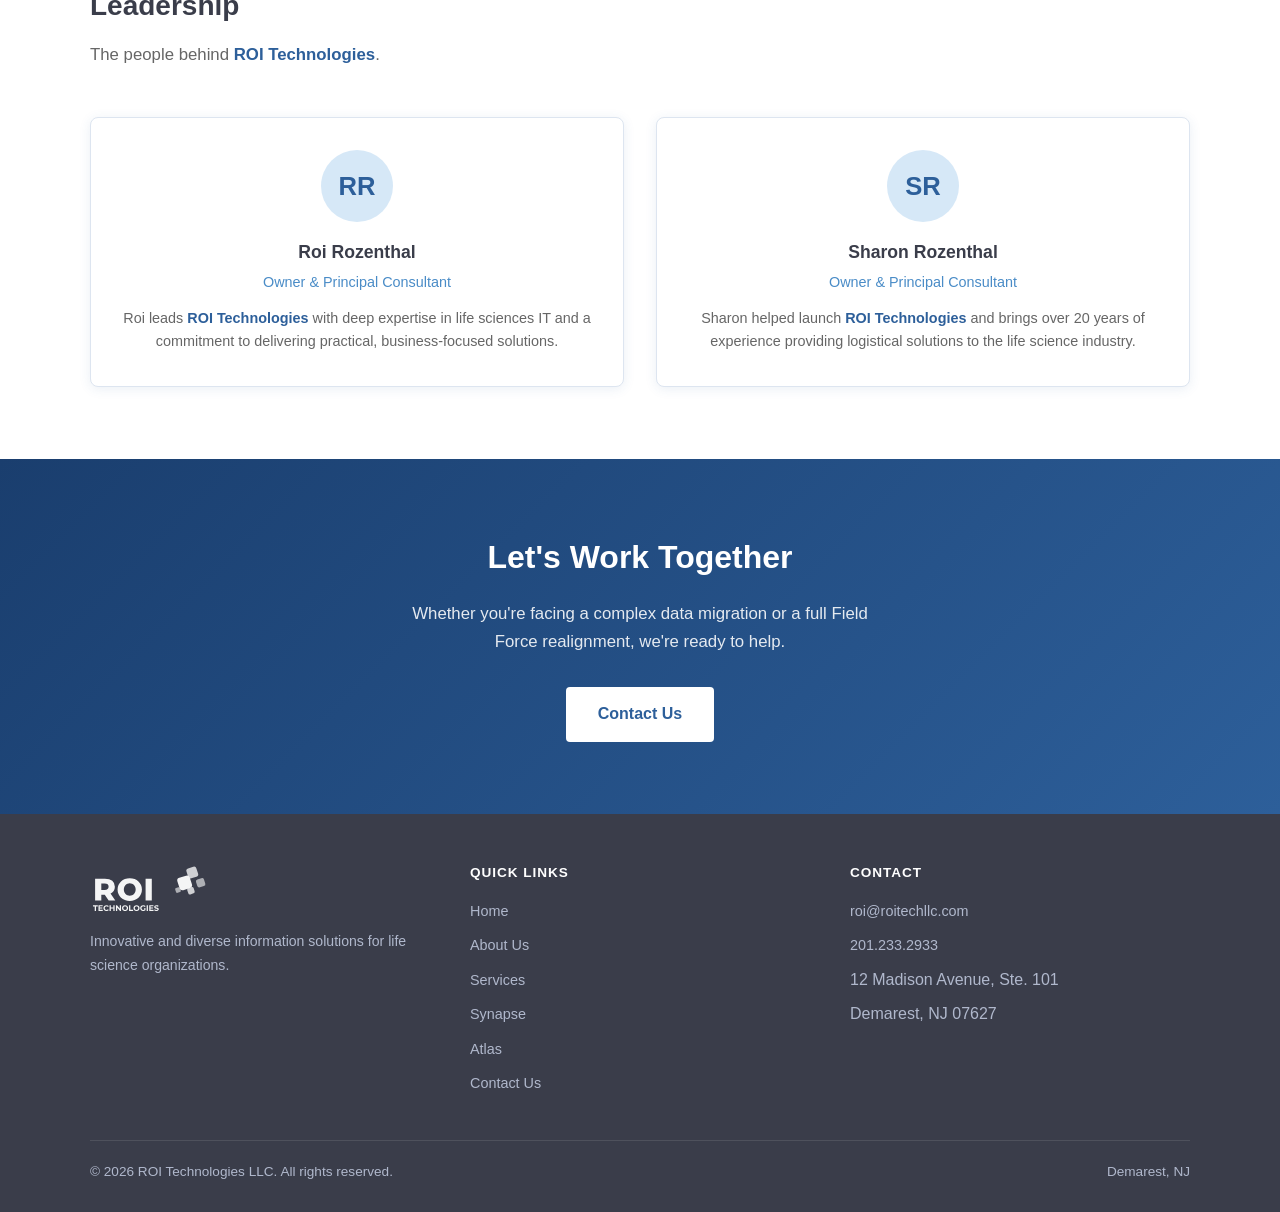
==== commit ef38d38d: "Replace raster logo with clean vector (nav + footer, light + dark variants) Co-Authored-By: Claude O" ====
--- a/about.html
+++ b/about.html
@@ -16,7 +16,7 @@
   <header>
     <nav>
       <a class="nav-logo" href="index.html">
-        <img src="images/RT_LOGO_HIGH_RES.png" alt="ROI Technologies" />
+        <img src="images/roi-logo.svg" alt="ROI Technologies" />
       </a>
       <ul class="nav-links">
         <li><a href="index.html">Home</a></li>
@@ -145,7 +145,7 @@
     <div class="footer-inner">
       <div class="footer-brand">
         <div class="footer-logo-wrap">
-          <img src="images/RT_LOGO_HIGH_RES.png" alt="ROI Technologies" />
+          <img src="images/roi-logo-white.svg" alt="ROI Technologies" />
         </div>
         <p>Innovative and diverse information solutions for life science organizations.</p>
       </div>
--- a/css/styles.css
+++ b/css/styles.css
@@ -93,28 +93,23 @@
   height: 80px;
 }
 
-/* Crop the PNG's built-in white padding so only the logo content shows */
+/* Vector logo — crisp at any size, no cropping needed */
 .nav-logo {
-  display: block;
-  overflow: hidden;
-  width: 148px;
-  height: 80px;
+  display: flex;
+  align-items: center;
   flex-shrink: 0;
 }
 
 .nav-logo img {
-  height: 130px;
+  height: 44px;
   width: auto;
   display: block;
-  margin-top: -20px;
-  margin-left: -14px;
   animation: navLogoIn 0.55s cubic-bezier(0.22, 1, 0.36, 1) both;
-  transition: transform 0.25s ease, filter 0.25s ease;
+  transition: transform 0.25s ease;
 }
 
 .nav-logo:hover img {
   transform: scale(1.04);
-  filter: drop-shadow(0 4px 14px rgba(45, 95, 154, 0.35));
 }
 
 .nav-links {
@@ -143,98 +138,101 @@
 .hero {
   background: linear-gradient(135deg, #1a3e6e 0%, #2d5f9a 55%, #4a8cc7 100%);
   color: var(--white);
-  padding: 64px 24px 80px;
-  text-align: center;
+  padding: 76px 24px 88px;
   position: relative;
   overflow: hidden;
 }
 
-/* ── FLOATING SQUARES ───────────────────────────────────── */
-
-.hero-squares {
-  position: absolute;
-  inset: 0;
-  pointer-events: none;
-  overflow: hidden;
-}
-
-.sq {
-  position: absolute;
-  border-radius: 8px;
-  background: #ffffff;
-}
-
-/* Large bg square — top-right */
-.sq-1  { --rot: -18deg; width: 72px;  height: 72px;  top:  8%; right: 7%;   opacity: 0.10; animation: floatA  8s  ease-in-out infinite 0s; }
-/* Medium — far left mid */
-.sq-2  { --rot:  14deg; width: 48px;  height: 48px;  top: 38%; left:  5%;   opacity: 0.13; animation: floatB  11s ease-in-out infinite 1.2s; }
-/* Small — lower right */
-.sq-3  { --rot: -28deg; width: 32px;  height: 32px;  top: 72%; right: 10%;  opacity: 0.11; animation: floatA  9s  ease-in-out infinite 2s; }
-/* Tiny — upper left */
-.sq-4  { --rot:  22deg; width: 18px;  height: 18px;  top: 15%; left: 18%;   opacity: 0.17; animation: floatB  7s  ease-in-out infinite 0.5s; }
-/* Medium — lower left */
-.sq-5  { --rot: -10deg; width: 40px;  height: 40px;  top: 80%; left: 12%;   opacity: 0.09; animation: floatA  13s ease-in-out infinite 3s; }
-/* XL ghost square — bottom right */
-.sq-6  { --rot:  18deg; width: 110px; height: 110px; top: 55%; right: 2%;   opacity: 0.05; animation: floatB  16s ease-in-out infinite 1s; }
-/* Small — upper far right */
-.sq-7  { --rot: -22deg; width: 26px;  height: 26px;  top:  5%; right: 22%;  opacity: 0.15; animation: floatA  6s  ease-in-out infinite 2.8s; }
-/* Medium — center-right upper */
-.sq-8  { --rot:  30deg; width: 36px;  height: 36px;  top: 22%; right: 28%;  opacity: 0.08; animation: floatB  10s ease-in-out infinite 4s; }
-/* Tiny — center-left lower */
-.sq-9  { --rot: -35deg; width: 14px;  height: 14px;  top: 60%; left: 35%;   opacity: 0.18; animation: floatA  5s  ease-in-out infinite 1.5s; }
-/* Medium — top center */
-.sq-10 { --rot:  8deg;  width: 44px;  height: 44px;  top:  3%; left: 42%;   opacity: 0.07; animation: floatB  14s ease-in-out infinite 0.3s; }
-
-/* Hero logo card */
-.hero-logo-card {
+.hero-inner {
+  max-width: 1100px;
+  margin: 0 auto;
+  display: grid;
+  grid-template-columns: 1.1fr 0.9fr;
+  align-items: center;
+  gap: 48px;
+}
+
+.hero-copy { text-align: left; }
+
+.hero-eyebrow {
   display: inline-block;
-  background: rgba(255,255,255,0.97);
-  border-radius: 20px;
-  padding: 14px 18px;
-  margin-bottom: 44px;
-  box-shadow: 0 8px 40px rgba(0,0,0,0.18), 0 2px 8px rgba(0,0,0,0.10);
-  animation: heroLogoIn 0.75s cubic-bezier(0.34, 1.56, 0.64, 1) both,
-             logoGlow 3.5s ease-in-out 0.75s infinite;
-}
-
-/* Crop window — strips the PNG's built-in white padding */
-.logo-crop {
-  display: block;
-  width: 210px;
-  height: 115px;
-  overflow: hidden;
-}
-
-.logo-crop img {
-  height: 185px;
-  width: auto;
-  display: block;
-  margin-top: -27px;
-  margin-left: -20px;
-}
-
-.hero h1 {
-  font-size: clamp(1.8rem, 4vw, 3rem);
+  font-size: 0.8rem;
   font-weight: 700;
-  line-height: 1.2;
+  letter-spacing: 0.18em;
+  text-transform: uppercase;
+  color: #a8d4f5;
+  margin-bottom: 16px;
+  animation: fadeUp 0.6s ease both;
+}
+
+.hero-copy h1 {
+  font-size: clamp(2rem, 4.2vw, 3.1rem);
+  font-weight: 700;
+  line-height: 1.12;
+  letter-spacing: -0.5px;
   margin-bottom: 20px;
-  letter-spacing: -0.5px;
   animation: fadeUp 0.6s ease both;
-  animation-delay: 0.35s;
-}
-
-.hero p {
-  font-size: 1.15rem;
-  max-width: 640px;
-  margin: 0 auto 36px;
+  animation-delay: 0.1s;
+}
+
+.hero-copy p {
+  font-size: 1.12rem;
+  max-width: 520px;
   opacity: 0.9;
+  margin-bottom: 32px;
   animation: fadeUp 0.6s ease both;
-  animation-delay: 0.5s;
-}
-
-.hero .btn {
+  animation-delay: 0.22s;
+}
+
+.hero-actions {
+  display: flex;
+  gap: 14px;
+  flex-wrap: wrap;
   animation: fadeUp 0.6s ease both;
-  animation-delay: 0.65s;
+  animation-delay: 0.34s;
+}
+
+.btn-hero-outline {
+  border: 2px solid rgba(255, 255, 255, 0.85);
+  color: var(--white);
+  background: transparent;
+}
+
+.btn-hero-outline:hover {
+  background: var(--white);
+  color: var(--blue-dark);
+  transform: translateY(-1px);
+}
+
+/* Hero art — the brand's square motif, enlarged and gently floating */
+.hero-art {
+  display: flex;
+  justify-content: center;
+  align-items: center;
+}
+
+.hero-art svg {
+  width: 100%;
+  max-width: 320px;
+  height: auto;
+  overflow: visible;
+  animation: fadeUp 0.7s ease both;
+  animation-delay: 0.2s;
+}
+
+.hero-art .ha {
+  transform-box: fill-box;
+  transform-origin: center;
+}
+
+.ha-1 { fill: #ffffff; opacity: 0.95; animation: heroFloat 7s  ease-in-out infinite 0s;   }
+.ha-2 { fill: #bcdcf6; opacity: 0.92; animation: heroFloat 9s  ease-in-out infinite 0.6s; }
+.ha-3 { fill: #ffffff; opacity: 0.55; animation: heroFloat 8s  ease-in-out infinite 1.2s; }
+.ha-4 { fill: #6fb0e4; opacity: 0.92; animation: heroFloat 10s ease-in-out infinite 0.3s; }
+
+@keyframes heroFloat {
+  0%, 100% { transform: rotate(16deg) translateY(0); }
+  50%      { transform: rotate(19deg) translateY(-12px); }
 }
 
 
@@ -712,23 +710,17 @@
   margin-bottom: 36px;
 }
 
-/* Footer logo — crop PNG whitespace, invert to white for dark bg */
+/* Footer logo — white vector variant for the dark footer */
 .footer-logo-wrap {
   display: block;
-  overflow: hidden;
-  width: 148px;
-  height: 66px;
-  margin-bottom: 14px;
+  margin-bottom: 16px;
 }
 
 .footer-logo-wrap img {
-  height: 110px;
+  height: 52px;
   width: auto;
   display: block;
-  margin-top: -18px;
-  margin-left: -14px;
-  filter: brightness(0) invert(1);
-  opacity: 0.85;
+  opacity: 0.95;
 }
 
 .footer-brand p {
@@ -795,7 +787,23 @@
 
   section { padding: 52px 20px; }
 
-  .hero { padding: 72px 20px; }
+  .hero { padding: 56px 20px 64px; }
+
+  .hero-inner {
+    grid-template-columns: 1fr;
+    gap: 8px;
+    text-align: center;
+  }
+
+  .hero-copy { text-align: center; }
+
+  .hero-copy p { margin-left: auto; margin-right: auto; }
+
+  .hero-actions { justify-content: center; }
+
+  .hero-art { order: -1; margin-bottom: 8px; }
+
+  .hero-art svg { max-width: 190px; }
 
   .stat-row { gap: 28px; }
 }
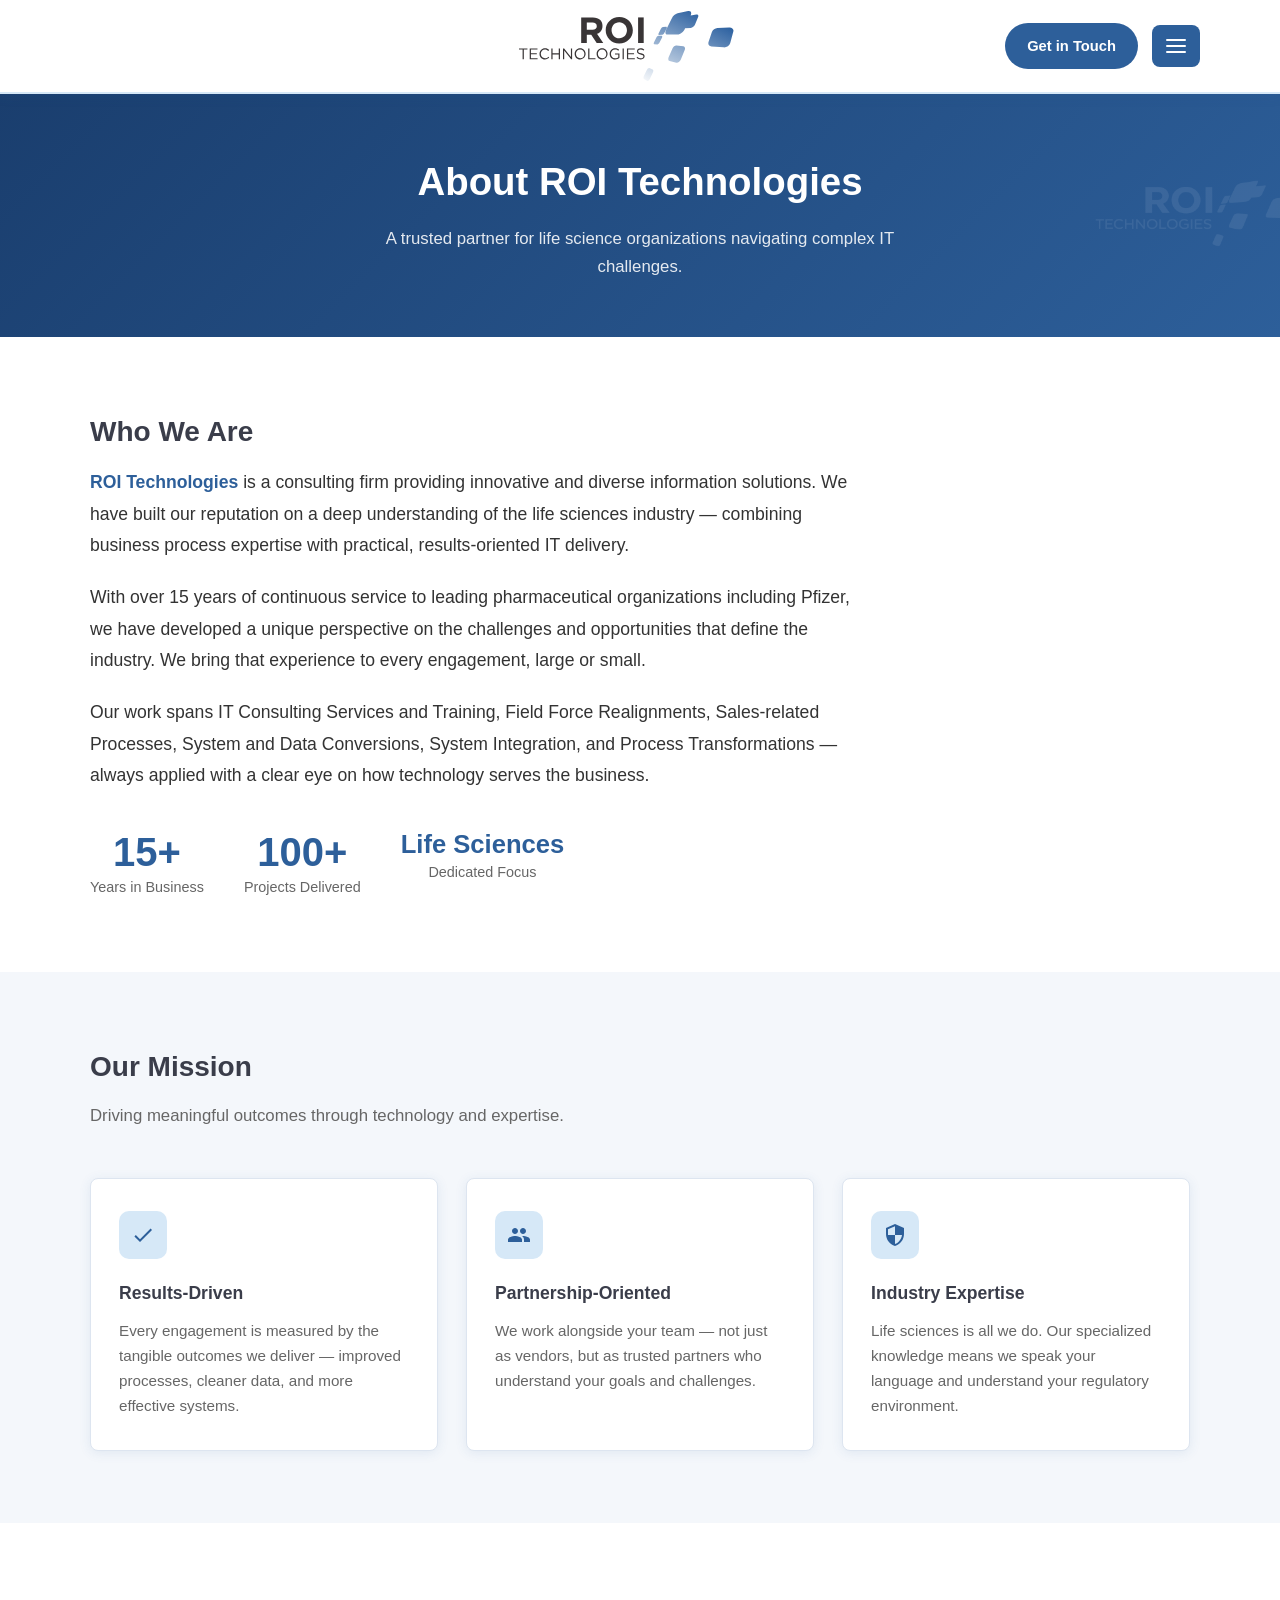
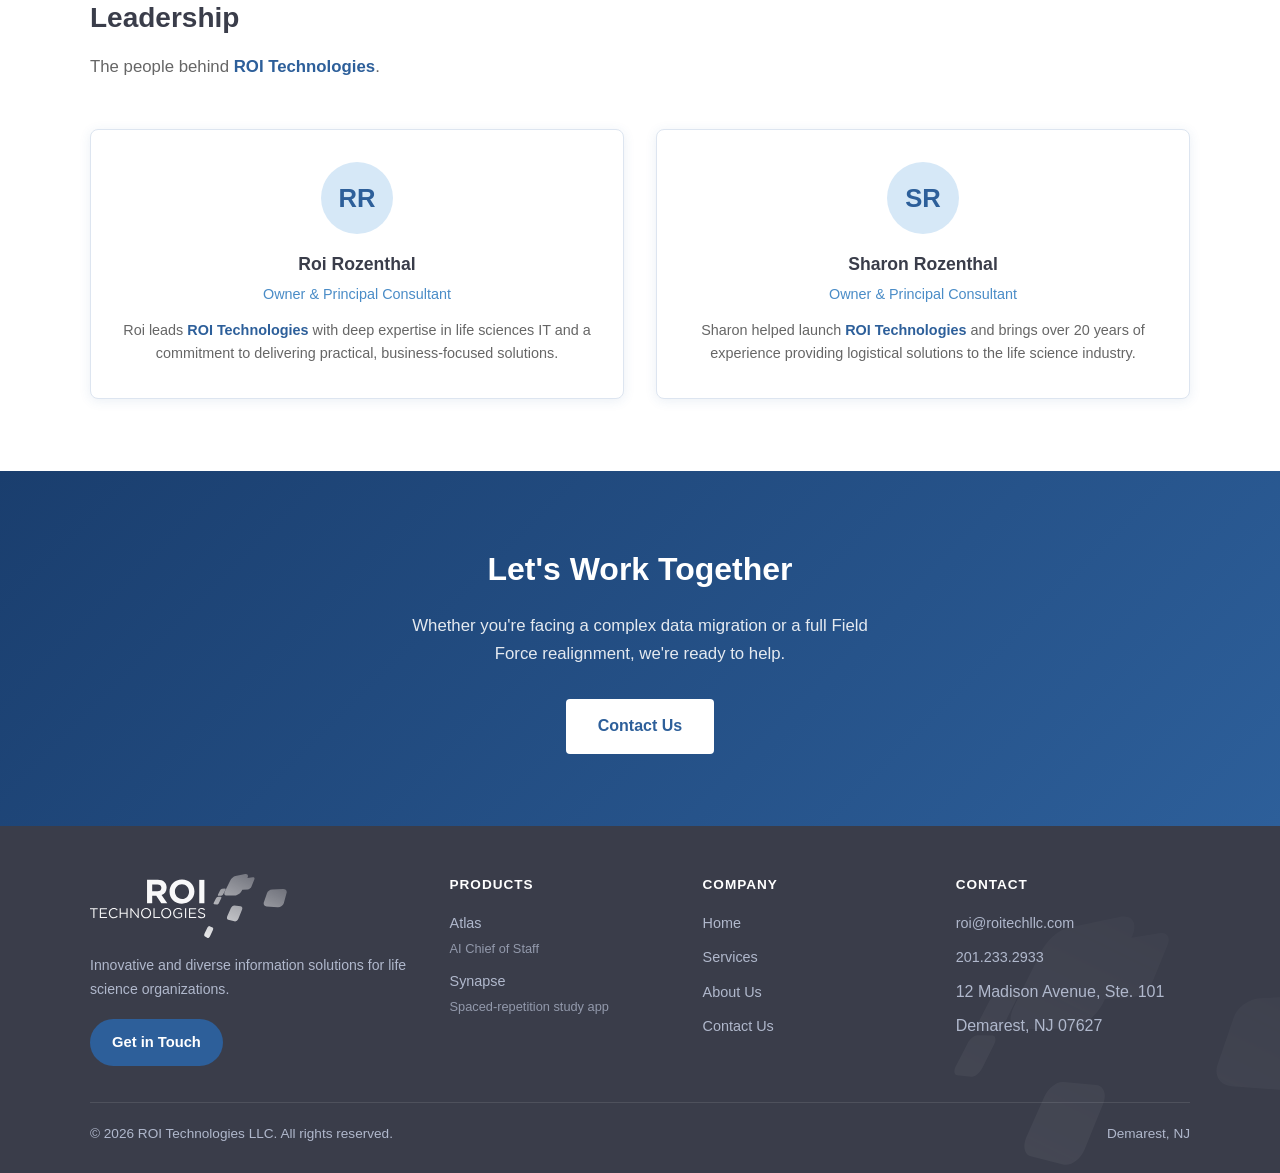
==== commit e5cafede: "Redesign: single-page home, Option B header, richer footer, custom-solutions tile - Option B header " ====
--- a/about.html
+++ b/about.html
@@ -12,20 +12,27 @@
 </head>
 <body>
 
-  <!-- NAVIGATION -->
-  <header>
-    <nav>
-      <a class="nav-logo" href="index.html">
+  <!-- HEADER (Option B: centered logo + CTA + menu) -->
+  <header class="site-header">
+    <div class="header-bar">
+      <span class="header-spacer" aria-hidden="true"></span>
+      <a class="header-logo" href="index.html#home" aria-label="ROI Technologies — home">
         <img src="images/roi-logo.svg" alt="ROI Technologies" />
       </a>
-      <ul class="nav-links">
-        <li><a href="index.html">Home</a></li>
-        <li><a href="about.html" class="active">About Us</a></li>
-        <li><a href="services.html">Services</a></li>
-        <li><a href="synapse.html">Synapse</a></li>
-        <li><a href="atlas.html">Atlas</a></li>
-        <li><a href="contact.html">Contact Us</a></li>
-      </ul>
+      <div class="header-actions">
+        <a class="cta" href="contact.html">Get in Touch</a>
+        <button class="hmb" id="menu-toggle" aria-label="Open menu" aria-controls="nav-menu" aria-expanded="false">
+          <span></span><span></span><span></span>
+        </button>
+      </div>
+    </div>
+    <nav class="nav-menu" id="nav-menu" aria-label="Primary">
+      <a href="index.html#home">Home</a>
+      <a href="index.html#services">Services</a>
+      <a href="index.html#atlas">Atlas</a>
+      <a href="index.html#synapse">Synapse</a>
+      <a href="about.html">About Us</a>
+      <a class="menu-cta" href="contact.html">Get in Touch</a>
     </nav>
   </header>
 
@@ -148,15 +155,21 @@
           <img src="images/roi-logo-white.svg" alt="ROI Technologies" />
         </div>
         <p>Innovative and diverse information solutions for life science organizations.</p>
+        <a class="cta footer-cta" href="contact.html">Get in Touch</a>
       </div>
       <div class="footer-col">
-        <h4>Quick Links</h4>
+        <h4>Products</h4>
         <ul>
-          <li><a href="index.html">Home</a></li>
+          <li><a href="atlas.html">Atlas<span class="fsub">AI Chief of Staff</span></a></li>
+          <li><a href="synapse.html">Synapse<span class="fsub">Spaced-repetition study app</span></a></li>
+        </ul>
+      </div>
+      <div class="footer-col">
+        <h4>Company</h4>
+        <ul>
+          <li><a href="index.html#home">Home</a></li>
+          <li><a href="index.html#services">Services</a></li>
           <li><a href="about.html">About Us</a></li>
-          <li><a href="services.html">Services</a></li>
-          <li><a href="synapse.html">Synapse</a></li>
-          <li><a href="atlas.html">Atlas</a></li>
           <li><a href="contact.html">Contact Us</a></li>
         </ul>
       </div>
@@ -176,5 +189,6 @@
     </div>
   </footer>
 
+  <script src="js/site.js"></script>
 </body>
 </html>
--- a/css/styles.css
+++ b/css/styles.css
@@ -74,7 +74,9 @@
 
 /* ── NAVIGATION ─────────────────────────────────────────── */
 
-header {
+/* Option B header — big centered logo, CTA + hamburger menu */
+header,
+.site-header {
   background: var(--white);
   border-bottom: 2px solid var(--blue-light);
   position: sticky;
@@ -83,15 +85,116 @@
   box-shadow: var(--shadow);
 }
 
-nav {
-  max-width: 1100px;
+.header-bar {
+  max-width: 1160px;
   margin: 0 auto;
-  padding: 0 24px;
-  display: flex;
-  align-items: center;
-  justify-content: space-between;
-  height: 80px;
-}
+  padding: 0 20px;
+  min-height: 92px;
+  display: grid;
+  grid-template-columns: 1fr auto 1fr;
+  align-items: center;
+  gap: 12px;
+}
+
+.header-logo {
+  justify-self: center;
+  display: block;
+}
+.header-logo img {
+  height: 70px;
+  width: auto;
+  display: block;
+  transition: transform 0.25s ease;
+  animation: navLogoIn 0.55s cubic-bezier(0.22, 1, 0.36, 1) both;
+}
+.header-logo:hover img { transform: scale(1.04); }
+
+.header-actions {
+  justify-self: end;
+  display: flex;
+  align-items: center;
+  gap: 14px;
+}
+
+/* CTA pill — present in header, footer, sections */
+.cta {
+  display: inline-block;
+  background: var(--blue-dark);
+  color: #fff;
+  font-weight: 600;
+  font-size: 0.92rem;
+  padding: 11px 22px;
+  border-radius: 999px;
+  white-space: nowrap;
+  transition: background 0.2s, transform 0.2s;
+}
+.cta:hover { background: #244e80; color: #fff; transform: translateY(-1px); }
+
+/* Hamburger */
+.hmb {
+  width: 48px;
+  height: 42px;
+  border: none;
+  border-radius: 8px;
+  background: var(--blue-dark);
+  cursor: pointer;
+  display: inline-flex;
+  flex-direction: column;
+  align-items: center;
+  justify-content: center;
+  gap: 4px;
+  transition: background 0.2s;
+}
+.hmb:hover { background: #244e80; }
+.hmb span {
+  display: block;
+  width: 20px;
+  height: 2px;
+  background: #fff;
+  border-radius: 2px;
+  transition: transform 0.25s, opacity 0.2s;
+}
+.hmb[aria-expanded="true"] span:nth-child(1) { transform: translateY(6px) rotate(45deg); }
+.hmb[aria-expanded="true"] span:nth-child(2) { opacity: 0; }
+.hmb[aria-expanded="true"] span:nth-child(3) { transform: translateY(-6px) rotate(-45deg); }
+
+/* Dropdown menu panel */
+.nav-menu {
+  position: absolute;
+  top: calc(100% + 8px);
+  right: 20px;
+  min-width: 230px;
+  background: #fff;
+  border: 1px solid var(--border);
+  border-radius: 12px;
+  box-shadow: 0 16px 40px rgba(20, 40, 80, 0.16);
+  padding: 10px;
+  display: none;
+  flex-direction: column;
+  gap: 2px;
+  z-index: 110;
+}
+.nav-menu.open { display: flex; animation: fadeUp 0.18s ease both; }
+.nav-menu a {
+  padding: 11px 16px;
+  border-radius: 8px;
+  color: var(--charcoal);
+  font-weight: 500;
+  font-size: 0.98rem;
+}
+.nav-menu a:hover,
+.nav-menu a.active { background: var(--blue-light); color: var(--blue-dark); }
+.nav-menu .menu-cta {
+  margin-top: 6px;
+  background: var(--blue-dark);
+  color: #fff;
+  text-align: center;
+  font-weight: 600;
+}
+.nav-menu .menu-cta:hover { background: #244e80; color: #fff; }
+
+/* Anchor targets clear the sticky header */
+section[id] { scroll-margin-top: 104px; }
 
 /* Vector logo — crisp at any size, no cropping needed */
 .nav-logo {
@@ -101,7 +204,7 @@
 }
 
 .nav-logo img {
-  height: 44px;
+  height: 50px;
   width: auto;
   display: block;
   animation: navLogoIn 0.55s cubic-bezier(0.22, 1, 0.36, 1) both;
@@ -204,35 +307,29 @@
   transform: translateY(-1px);
 }
 
-/* Hero art — the brand's square motif, enlarged and gently floating */
+/* Hero art — the brand's authentic square motif, enlarged and gently floating */
 .hero-art {
   display: flex;
   justify-content: center;
   align-items: center;
-}
-
-.hero-art svg {
+  animation: fadeUp 0.7s ease both 0.2s;
+}
+
+.hero-art img {
   width: 100%;
-  max-width: 320px;
+  max-width: 380px;
   height: auto;
-  overflow: visible;
-  animation: fadeUp 0.7s ease both;
-  animation-delay: 0.2s;
-}
-
-.hero-art .ha {
-  transform-box: fill-box;
-  transform-origin: center;
-}
-
-.ha-1 { fill: #ffffff; opacity: 0.95; animation: heroFloat 7s  ease-in-out infinite 0s;   }
-.ha-2 { fill: #bcdcf6; opacity: 0.92; animation: heroFloat 9s  ease-in-out infinite 0.6s; }
-.ha-3 { fill: #ffffff; opacity: 0.55; animation: heroFloat 8s  ease-in-out infinite 1.2s; }
-.ha-4 { fill: #6fb0e4; opacity: 0.92; animation: heroFloat 10s ease-in-out infinite 0.3s; }
-
-@keyframes heroFloat {
-  0%, 100% { transform: rotate(16deg) translateY(0); }
-  50%      { transform: rotate(19deg) translateY(-12px); }
+  filter: drop-shadow(0 18px 40px rgba(0, 0, 0, 0.18));
+  animation: heroBob 8s ease-in-out infinite;
+}
+
+@keyframes heroBob {
+  0%, 100% { transform: translateY(0); }
+  50%      { transform: translateY(-14px); }
+}
+
+@media (prefers-reduced-motion: reduce) {
+  .hero-art img { animation: none; }
 }
 
 
@@ -307,6 +404,54 @@
   margin-right: auto;
 }
 
+/* ── PRODUCT LOCKUP (Synapse / Atlas page headers) ──────── */
+.page-header.product-header::after { display: none; } /* drop the generic watermark */
+
+.product-lockup {
+  display: inline-flex;
+  align-items: center;
+  gap: 20px;
+  animation: fadeUp 0.6s ease both;
+}
+
+.product-mark {
+  height: 72px;
+  width: auto;
+  display: block;
+  filter: drop-shadow(0 8px 20px rgba(0, 0, 0, 0.22));
+}
+
+.product-id { text-align: left; }
+
+.product-name {
+  margin: 0;
+  font-family: 'Montserrat', 'Segoe UI', Arial, sans-serif;
+  font-weight: 800;
+  font-size: clamp(2.2rem, 5.2vw, 3.4rem);
+  line-height: 1;
+  letter-spacing: -0.5px;
+  color: var(--white);
+}
+
+.product-by {
+  display: block;
+  margin-top: 8px;
+  font-family: 'Montserrat', 'Segoe UI', Arial, sans-serif;
+  font-weight: 600;
+  text-transform: uppercase;
+  letter-spacing: 0.2em;
+  font-size: 0.72rem;
+  color: #bcdcf6;
+}
+
+.page-header.product-header p { margin-top: 20px; }
+
+@media (max-width: 560px) {
+  .product-lockup { gap: 14px; }
+  .product-mark { height: 54px; }
+  .header-actions .cta { display: none; } /* "Get in Touch" stays in the menu + footer */
+}
+
 /* ── SECTIONS ───────────────────────────────────────────── */
 
 section {
@@ -513,6 +658,79 @@
   font-size: 0.95rem;
   color: var(--text-light);
 }
+
+/* Custom-solutions feature tile (Services section) */
+.feature-tile {
+  background: linear-gradient(135deg, #1a3e6e 0%, #2d5f9a 100%);
+  color: #fff;
+  border-radius: 14px;
+  padding: 36px 38px;
+  margin-bottom: 32px;
+  box-shadow: 0 14px 34px rgba(45, 95, 154, 0.2);
+}
+.feature-badge {
+  display: inline-block;
+  background: #fff;
+  color: var(--blue-dark);
+  font-weight: 700;
+  font-size: 0.7rem;
+  letter-spacing: 0.12em;
+  text-transform: uppercase;
+  padding: 4px 12px;
+  border-radius: 999px;
+  margin-bottom: 14px;
+}
+.feature-tile h3 { font-size: 1.5rem; margin-bottom: 10px; }
+.feature-tile p {
+  font-size: 1.02rem;
+  opacity: 0.95;
+  max-width: 760px;
+  line-height: 1.7;
+  margin-bottom: 22px;
+}
+.feature-tile p a { color: #cfe4f8; font-weight: 700; text-decoration: underline; }
+
+/* Product summary sections (Atlas / Synapse on the home page) */
+.product-kicker {
+  display: inline-block;
+  font-size: 0.72rem;
+  font-weight: 700;
+  letter-spacing: 0.16em;
+  text-transform: uppercase;
+  color: var(--blue-mid);
+  margin-bottom: 12px;
+}
+.product-points {
+  list-style: none;
+  margin: 8px 0 26px;
+}
+.product-points li {
+  position: relative;
+  padding-left: 26px;
+  margin-bottom: 10px;
+  color: var(--text-light);
+  line-height: 1.6;
+}
+.product-points li::before {
+  content: '\2713';
+  position: absolute;
+  left: 0;
+  color: var(--blue-dark);
+  font-weight: 700;
+}
+.product-card {
+  background: linear-gradient(135deg, #1a3e6e 0%, #2d5f9a 60%, #4a8cc7 100%);
+  border-radius: 16px;
+  min-height: 250px;
+  display: flex;
+  align-items: center;
+  justify-content: center;
+  padding: 36px;
+  box-shadow: 0 16px 38px rgba(45, 95, 154, 0.22);
+}
+.product-card .product-lockup { gap: 16px; }
+.product-card .product-mark { height: 58px; }
+.product-card .product-name { font-size: 2.1rem; }
 
 /* ── CONTACT PAGE ───────────────────────────────────────── */
 
@@ -699,15 +917,50 @@
   background: var(--charcoal);
   color: #b0b8cc;
   padding: 48px 24px 28px;
+  position: relative;
+  overflow: hidden;
+}
+
+/* Faint oversized square motif as a brand texture in the footer */
+footer::after {
+  content: '';
+  position: absolute;
+  right: -70px;
+  bottom: -90px;
+  width: 460px;
+  height: 460px;
+  background: url('../images/roi-squares-white.svg') right bottom/contain no-repeat;
+  opacity: 0.07;
+  pointer-events: none;
+  z-index: 0;
+}
+
+.footer-inner,
+.footer-bottom {
+  position: relative;
+  z-index: 1;
 }
 
 .footer-inner {
   max-width: 1100px;
   margin: 0 auto;
   display: grid;
-  grid-template-columns: 1fr 1fr 1fr;
+  grid-template-columns: 1.5fr 1fr 1fr 1.1fr;
   gap: 40px;
   margin-bottom: 36px;
+}
+
+.footer-brand .footer-cta { margin-top: 18px; }
+
+.footer-col ul .fsub {
+  font-size: 0.8rem;
+  opacity: 0.75;
+  display: block;
+  margin-top: 2px;
+}
+
+@media (max-width: 900px) and (min-width: 561px) {
+  .footer-inner { grid-template-columns: 1fr 1fr; }
 }
 
 /* Footer logo — white vector variant for the dark footer */
@@ -717,10 +970,10 @@
 }
 
 .footer-logo-wrap img {
-  height: 52px;
+  height: 64px;
   width: auto;
   display: block;
-  opacity: 0.95;
+  opacity: 0.97;
 }
 
 .footer-brand p {
@@ -776,6 +1029,12 @@
 @media (max-width: 768px) {
   .nav-links { display: none; }
 
+  .header-spacer { display: none; }
+  .header-bar { grid-template-columns: auto 1fr; min-height: 74px; }
+  .header-logo { justify-self: start; }
+  .header-logo img { height: 52px; }
+  .nav-menu { right: 16px; }
+
   .two-col,
   .contact-layout,
   .footer-inner {
@@ -803,7 +1062,7 @@
 
   .hero-art { order: -1; margin-bottom: 8px; }
 
-  .hero-art svg { max-width: 190px; }
+  .hero-art img { max-width: 210px; }
 
   .stat-row { gap: 28px; }
 }
